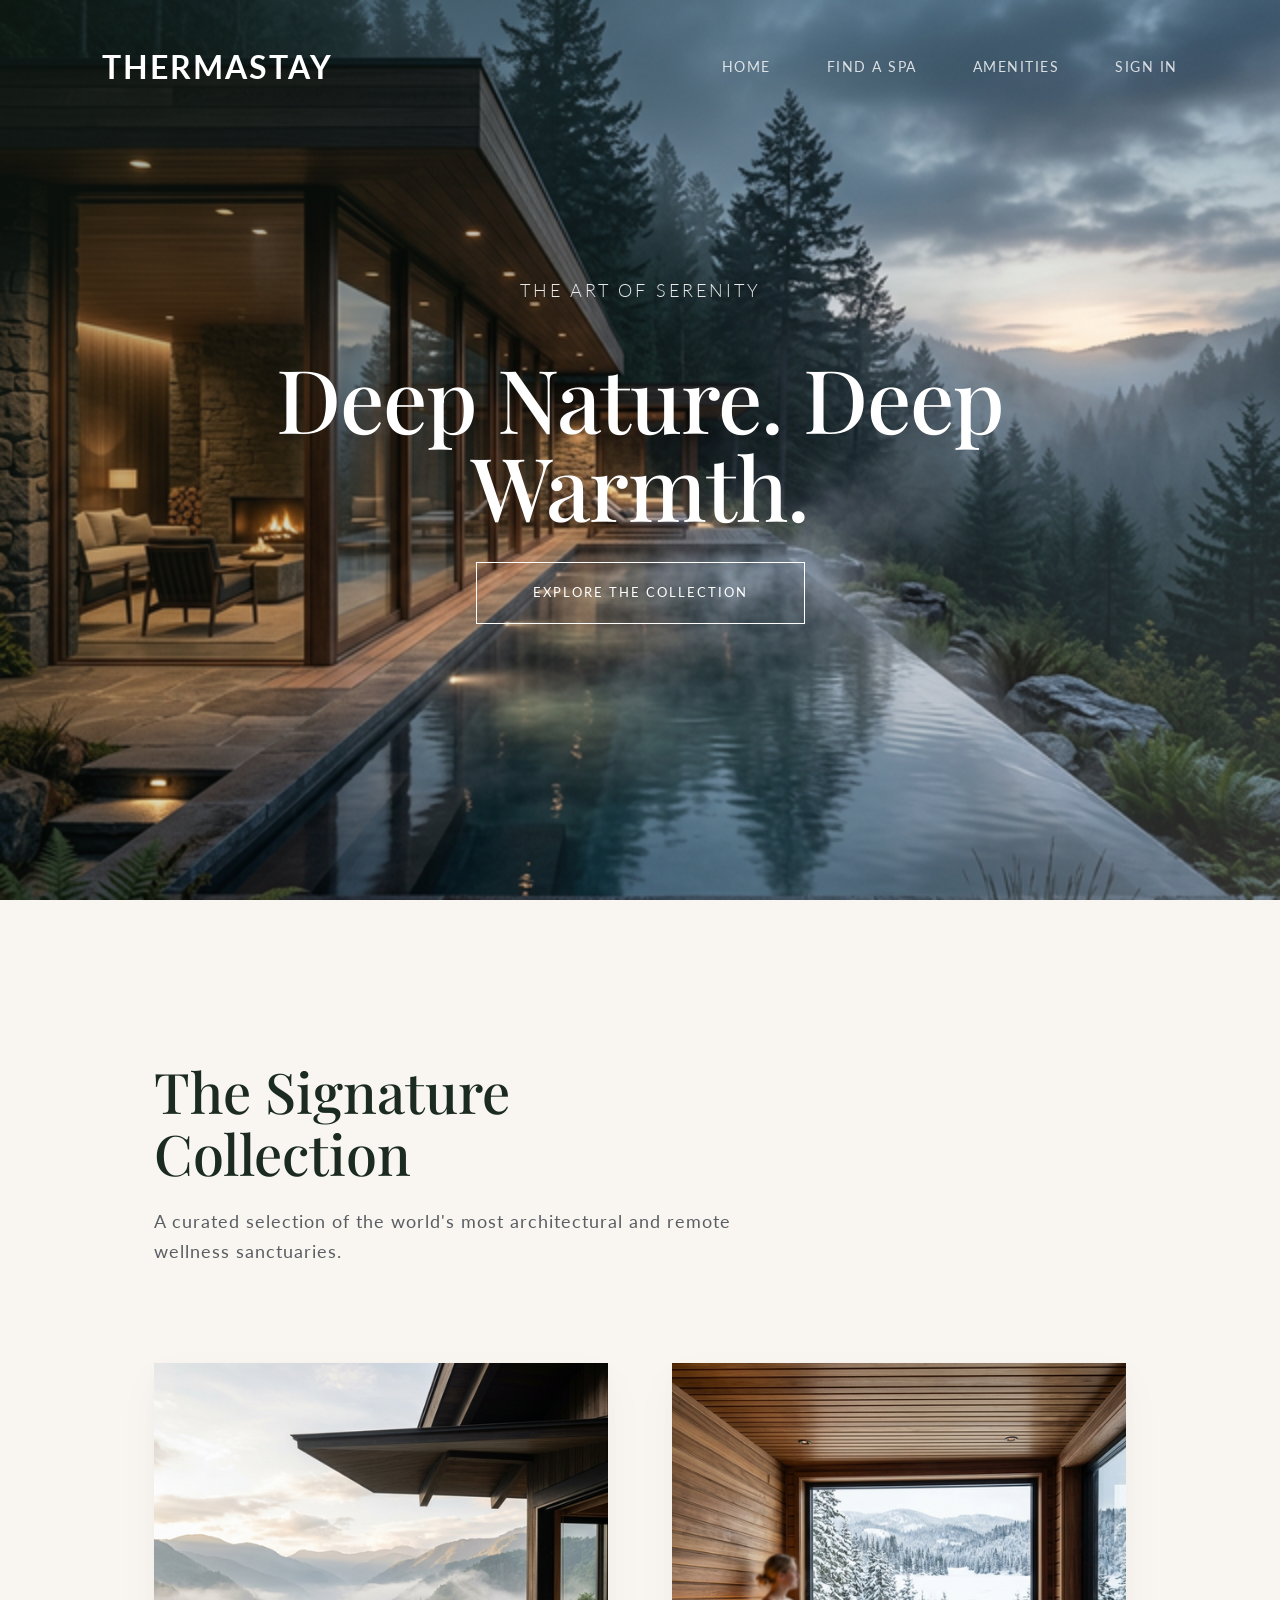
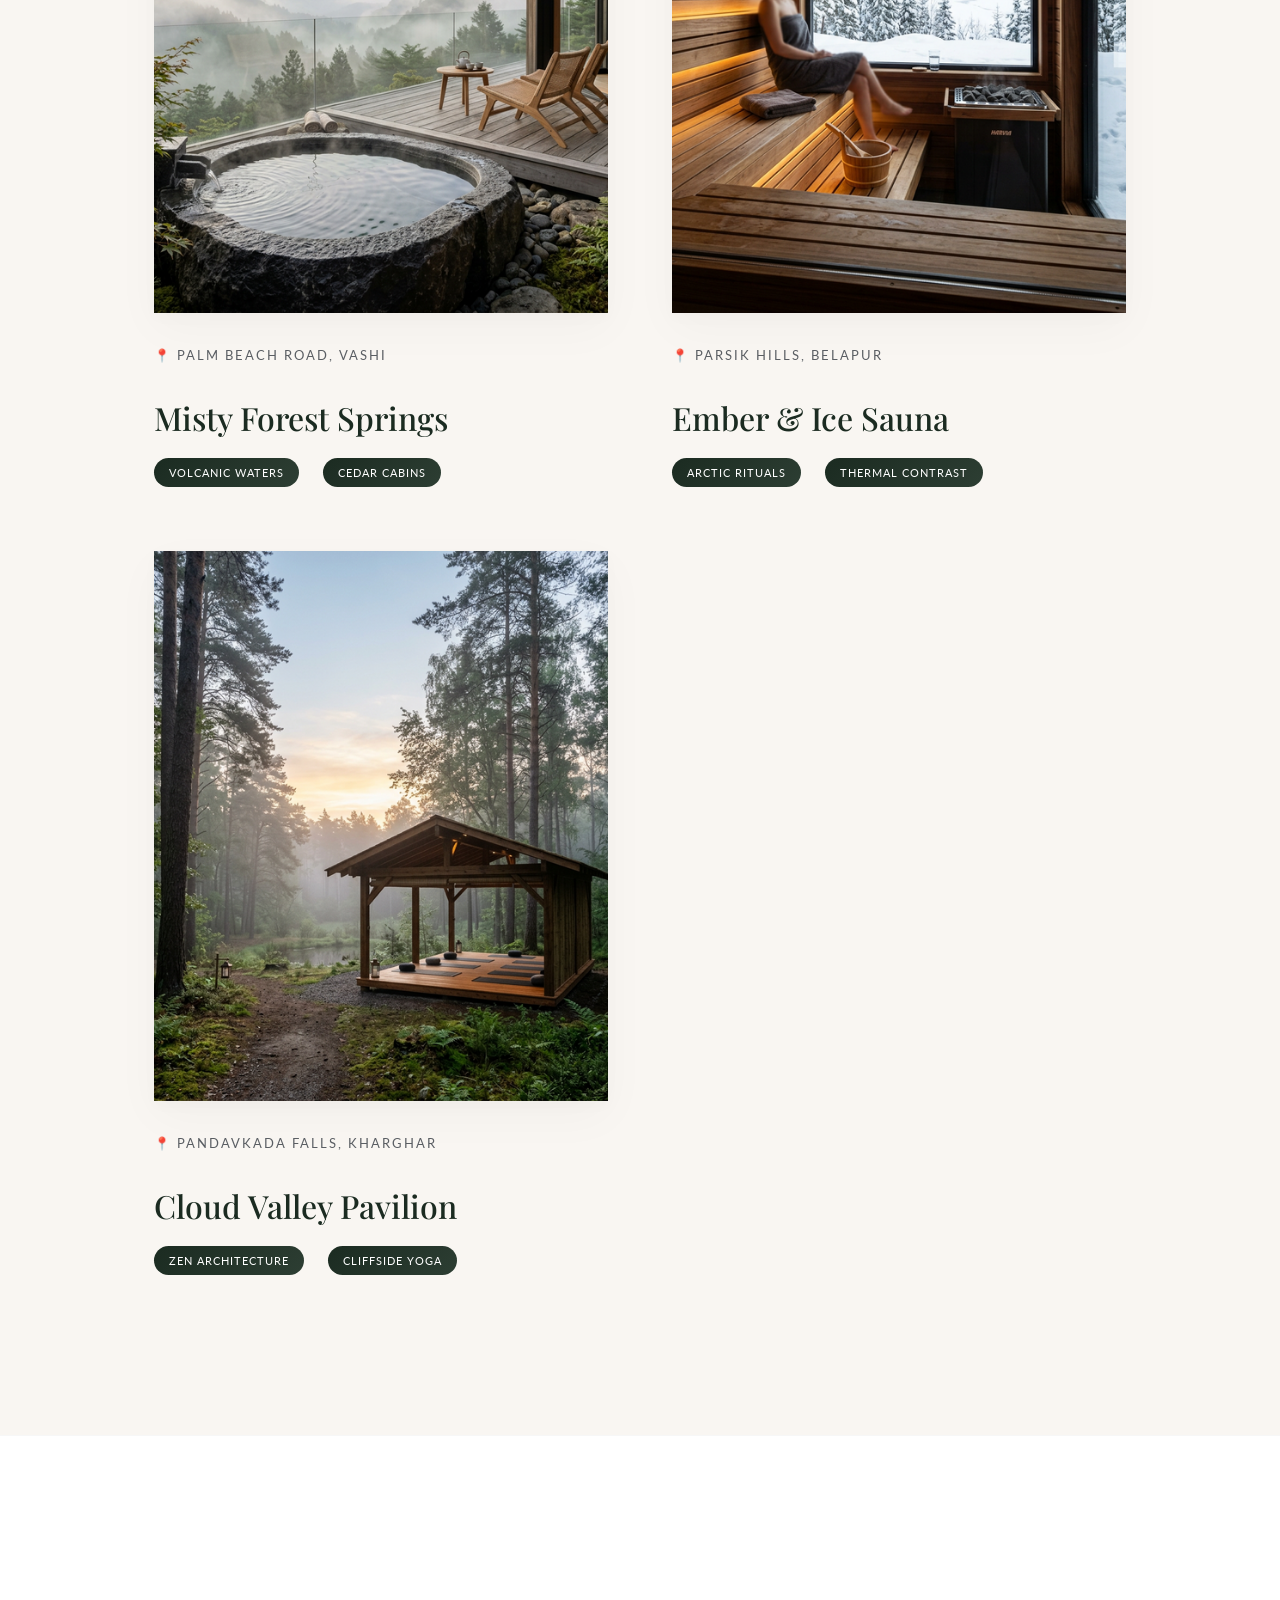
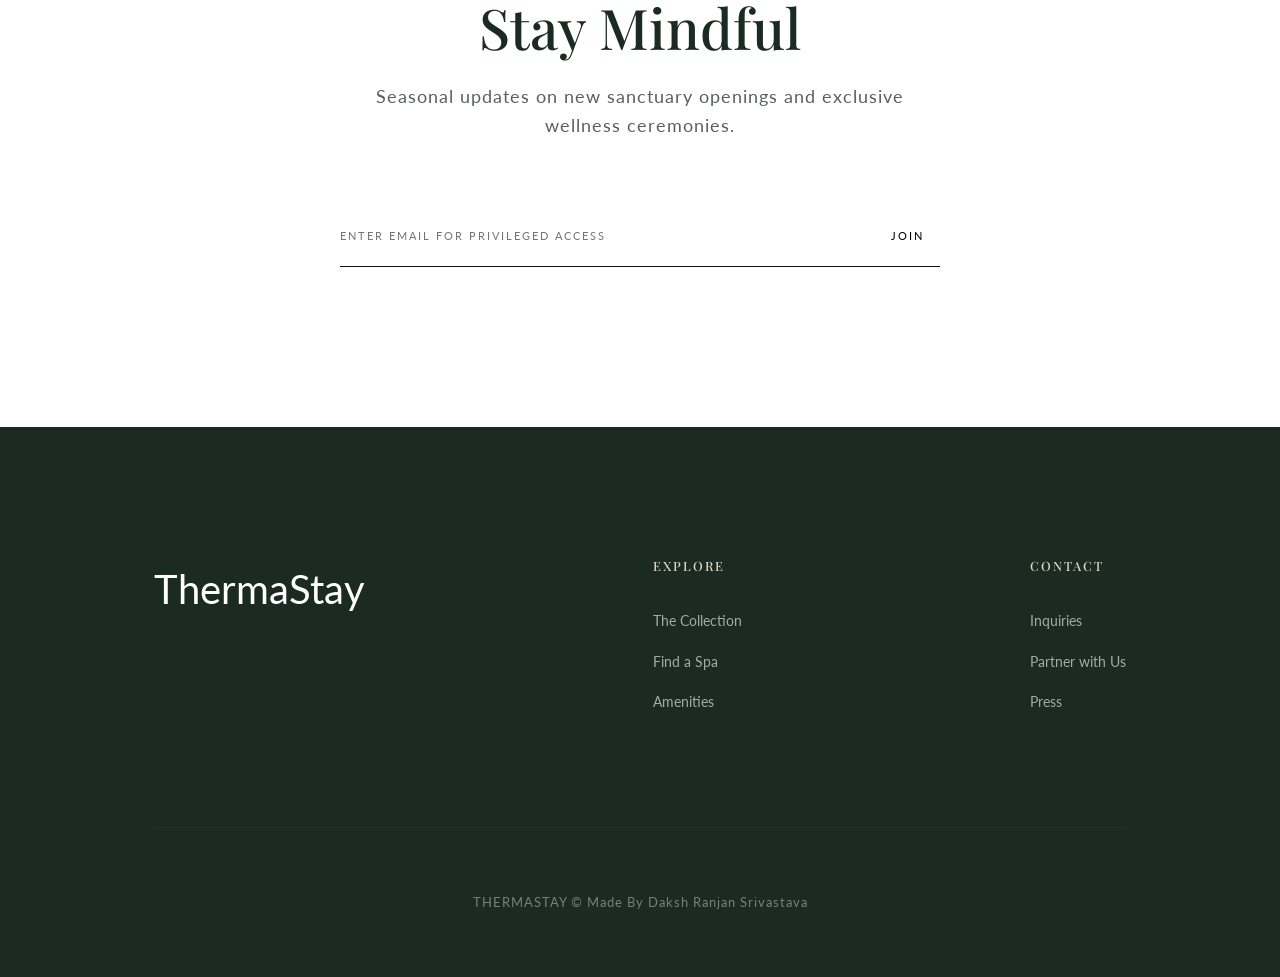
==== index.html @ 35c957c5 "Few Improvements" ====
<!DOCTYPE html>
<html lang="en">

<head>
    <meta charset="UTF-8">
    <meta name="viewport" content="width=device-width, initial-scale=1.0">
    <title>ThermaStay – Minimalist Luxury Spa Finder</title>
    <link rel="stylesheet" href="style.css">
</head>

<body>

    <nav id="navbar">
        <a href="index.html" class="logo">ThermaStay</a>
        <div class="nav-links">
            <a href="index.html">Home</a>
            <a href="filters.html">Find a Spa</a>
            <a href="Amenities.html">Amenities</a>
            <a href="#" id="auth-link">Sign In</a>
        </div>
    </nav>

    <header class="hero">
        <img src="images/hero_v2.png" alt="Luxury Spa Retreat" class="hero-img">
        <div class="mist-overlay"></div>
        <div class="steam"></div>
        <div class="hero-content">
            <p>The Art of Serenity</p>
            <h1>Deep Nature. Deep Warmth.</h1>
            <a href="#featured" class="btn-premium">Explore the Collection</a>
        </div>
    </header>

    <section id="featured">
        <div class="section-title">
            <h2>The Signature Collection</h2>
            <p>A curated selection of the world's most architectural and remote wellness sanctuaries.</p>
        </div>

        <div class="spa-grid">
            <!-- Spa Card 1 -->
            <div class="spa-card">
                <div class="spa-img-wrapper">
                    <img src="images/spa1_v2.png" alt="Misty Forest Springs">
                </div>
                <div class="spa-info">
                    <div class="spa-location">📍 Palm Beach Road, Vashi</div>
                    <h3>Misty Forest Springs</h3>
                    <div class="spa-tags">
                        <span class="tag">Volcanic Waters</span>
                        <span class="tag">Cedar Cabins</span>
                    </div>
                </div>
            </div>

            <!-- Spa Card 2 -->
            <div class="spa-card">
                <div class="spa-img-wrapper">
                    <img src="images/spa2_v2.png" alt="Ember & Ice Sauna">
                </div>
                <div class="spa-info">
                    <div class="spa-location">📍 Parsik Hills, Belapur</div>
                    <h3>Ember & Ice Sauna</h3>
                    <div class="spa-tags">
                        <span class="tag">Arctic Rituals</span>
                        <span class="tag">Thermal Contrast</span>
                    </div>
                </div>
            </div>

            <!-- Spa Card 3 -->
            <div class="spa-card">
                <div class="spa-img-wrapper">
                    <img src="images/spa3_v2.png" alt="Cloud Valley Pavilion">
                </div>
                <div class="spa-info">
                    <div class="spa-location">📍 Pandavkada Falls, Kharghar</div>
                    <h3>Cloud Valley Pavilion</h3>
                    <div class="spa-tags">
                        <span class="tag">Zen Architecture</span>
                        <span class="tag">Cliffside Yoga</span>
                    </div>
                </div>
            </div>
        </div>
    </section>

    <section id="cta" style="background: var(--color-white); border-top: 1px solid rgba(0,0,0,0.03);">
        <div class="section-title" style="margin: 0 auto 4rem; text-align: center;">
            <h2>Stay Mindful</h2>
            <p>Seasonal updates on new sanctuary openings and exclusive wellness ceremonies.</p>
        </div>
        <div
            style="display: flex; justify-content: center; gap: 0; max-width: 600px; margin: 0 auto; border-bottom: 1px solid var(--color-dark);">
            <input type="email" placeholder="ENTER EMAIL FOR PRIVILEGED ACCESS"
                style="padding: 1.5rem 0; border: none; background: transparent; flex: 1; font-family: var(--font-body); letter-spacing: 2px; font-size: 0.7rem; outline: none;">
            <button
                style="background: transparent; border: none; font-family: var(--font-body); letter-spacing: 2px; font-size: 0.7rem; cursor: pointer; padding: 0 1rem;">JOIN</button>
        </div>
    </section>

    <footer>
        <div class="footer-content">
            <div class="footer-logo">ThermaStay</div>
            <div class="footer-nav">
                <h4>Explore</h4>
                <ul>
                    <li><a href="index.html">The Collection</a></li>
                    <li><a href="filters.html">Find a Spa</a></li>
                    <li><a href="Amenities.html">Amenities</a></li>
                </ul>
            </div>
            <div class="footer-nav">
                <h4>Contact</h4>
                <ul>
                    <li><a href="#">Inquiries</a></li>
                    <li><a href="#">Partner with Us</a></li>
                    <li><a href="#">Press</a></li>
                </ul>
            </div>
        </div>
        <p class="copyright">THERMASTAY &copy; Made By Daksh Ranjan Srivastava</p>
    </footer>

    <!-- Auth & Booking UI (Integrated) -->
    <div class="overlay" id="overlay">
        <div class="panel" id="auth-panel">
            <span class="close" onclick="closeUI()">&times;</span>
            <div class="tabs">
                <button class="active" onclick="toggleAuth('login')">Login</button>
                <button onclick="toggleAuth('signup')">Sign Up</button>
            </div>
            <div id="login-fields">
                <input type="email" id="l-email" placeholder="EMAIL">
                <button class="btn-premium" onclick="auth('login')">Sign In</button>
            </div>
            <div id="signup-fields" style="display:none">
                <input type="text" id="s-name" placeholder="NAME">
                <input type="email" id="s-email" placeholder="EMAIL">
                <button class="btn-premium" onclick="auth('signup')">Create</button>
            </div>
        </div>

        <div class="panel" id="profile-panel" style="display:none">
            <span class="close" onclick="closeUI()">&times;</span>
            <h2 id="p-name">Profile</h2>
            <p id="p-email"></p>
            <h3>My Bookings</h3>
            <div id="b-list" class="b-history"></div>
            <button class="btn-secondary" onclick="logout()">Sign Out</button>
        </div>

        <div class="panel" id="book-panel" style="display:none">
            <span class="close" onclick="closeUI()">&times;</span>
            <h2>Book <span id="target-plan"></span></h2>
            <p style="text-transform:uppercase; letter-spacing:1px; font-size:0.7rem; opacity:0.6; margin-bottom:2rem;">
                At <span id="target-spa"></span></p>
            <input type="date" id="book-date" min="${new Date().toISOString().split('T')[0]}">
            <button class="btn-premium" onclick="confirmBooking()">Confirm Reservation</button>
        </div>
    </div>

    <script src="script.js"></script>
</body>

</html>
---- style.css ----
/* ThermaStay - Premium Spa & Hot Springs Finder Styles */

@import url('https://fonts.googleapis.com/css2?family=Lato:ital,wght@0,300;0,400;0,700;1,400&family=Playfair+Display:ital,wght@0,400..900;1,400..900&display=swap');

:root {
    --color-beige: #F9F6F2;
    --color-forest: #1B2B21;
    --color-forest-light: #2D3E33;
    --color-clay: #7A4F32;
    --color-stone: #5A5E63;
    --color-white: #FFFFFF;
    --color-dark: #121212;
    --color-accent: #E5D5C5;

    --font-heading: 'Playfair Display', serif;
    --font-body: 'Lato', sans-serif;

    --shadow-premium: 0 15px 45px rgba(0, 0, 0, 0.03), 0 5px 15px rgba(0, 0, 0, 0.02);
    --shadow-hover: 0 30px 60px rgba(0, 0, 0, 0.08);
    --radius-lg: 0px;
    /* Sharp corners for minimalist luxury */
    --radius-md: 0px;

    --transition-premium: all 0.6s cubic-bezier(0.23, 1, 0.32, 1);
}

* {
    margin: 0;
    padding: 0;
    box-sizing: border-box;
}

body {
    font-family: var(--font-body);
    background-color: var(--color-beige);
    color: var(--color-dark);
    line-height: 1.7;
    overflow-x: hidden;
}

h1,
h2,
h3,
h4 {
    font-family: var(--font-heading);
    color: var(--color-forest);
    font-weight: 500;
}

a {
    text-decoration: none;
    color: inherit;
}

ul {
    list-style: none;
}

/* Navbar */
nav {
    position: fixed;
    top: 0;
    width: 100%;
    background: transparent;
    z-index: 1000;
    padding: 2.5rem 8%;
    display: flex;
    justify-content: space-between;
    align-items: center;
    transition: var(--transition-premium);
}

nav.scrolled {
    padding: 1.2rem 8%;
    background: rgba(249, 246, 242, 0.98);
    backdrop-filter: blur(15px);
    border-bottom: 1px solid rgba(27, 43, 33, 0.05);
}

.logo {
    font-size: 2rem;
    font-weight: 700;
    letter-spacing: 2px;
    text-transform: uppercase;
    color: var(--color-white);
    /* Premium contrast on dark background */
    transition: var(--transition-premium);
}

nav.scrolled .logo {
    color: var(--color-forest);
    /* Elegant shift on light background */
}

.nav-links {
    display: flex;
    gap: 3.5rem;
}

.nav-links a {
    font-size: 0.9rem;
    text-transform: uppercase;
    letter-spacing: 1.5px;
    font-weight: 400;
    opacity: 0.8;
    color: var(--color-white);
    transition: var(--transition-premium);
    position: relative;
}

nav.scrolled .nav-links a {
    color: var(--color-forest);
    opacity: 0.7;
}

.nav-links a:hover {
    opacity: 1;
    color: var(--color-accent);
}

nav.scrolled .nav-links a:hover {
    color: var(--color-clay);
    opacity: 1;
}

.nav-links a::after {
    content: '';
    position: absolute;
    bottom: -8px;
    left: 50%;
    width: 0;
    height: 1px;
    background: var(--color-clay);
    transition: var(--transition-premium);
    transform: translateX(-50%);
}

.nav-links a:hover::after {
    width: 20px;
}

/* Hero Section */
.hero {
    position: relative;
    height: 100vh;
    display: flex;
    align-items: center;
    justify-content: center;
    text-align: center;
    color: var(--color-white);
    overflow: hidden;
}

.hero-img {
    position: absolute;
    top: 0;
    left: 0;
    width: 100%;
    height: 100%;
    object-fit: cover;
    z-index: 1;
    animation: slowZoom 30s infinite alternate linear;
}

@keyframes slowZoom {
    0% {
        transform: scale(1);
    }

    100% {
        transform: scale(1.1);
    }
}

.mist-overlay {
    position: absolute;
    top: 0;
    left: 0;
    width: 100%;
    height: 100%;
    background: linear-gradient(135deg, rgba(27, 43, 33, 0.45) 0%, transparent 60%, rgba(249, 246, 242, 0.2) 100%);
    z-index: 2;
    pointer-events: none;
}

/* Advanced Steam Animation */
@keyframes advancedSteam {
    0% {
        background-position: 0 0;
        opacity: 0.1;
    }

    50% {
        opacity: 0.3;
    }

    100% {
        background-position: 1000px -1000px;
        opacity: 0.1;
    }
}

.steam {
    position: absolute;
    top: 0;
    left: 0;
    width: 200%;
    height: 200%;
    z-index: 2;
    pointer-events: none;
    background: url('https://www.transparenttextures.com/patterns/foggy-birds.png');
    animation: advancedSteam 30s infinite linear;
    filter: blur(4px);
}

.indicator.moderate::before {
    background: #FF9800;
    box-shadow: 0 0 15px #FF9800, 0 0 30px rgba(255, 152, 0, 0.5);
    animation: yellowGlow 2s infinite alternate;
}

@keyframes yellowGlow {
    from {
        box-shadow: 0 0 5px #FF9800;
    }

    to {
        box-shadow: 0 0 20px #FF9800, 0 0 40px rgba(255, 152, 0, 0.8);
    }
}

.hero-content {
    position: relative;
    z-index: 3;
    max-width: 900px;
    padding: 0 2rem;
}

.hero h1 {
    font-size: 5.5rem;
    color: var(--color-white);
    margin-bottom: 2rem;
    line-height: 1;
    letter-spacing: -1px;
}

.hero p {
    font-size: 1.1rem;
    margin-bottom: 3rem;
    font-weight: 300;
    letter-spacing: 3px;
    text-transform: uppercase;
    opacity: 0.9;
}

.btn-premium {
    display: inline-block;
    padding: 1.2rem 3.5rem;
    background: transparent;
    color: var(--color-white);
    border: 1px solid var(--color-white);
    font-size: 0.8rem;
    text-transform: uppercase;
    letter-spacing: 2px;
    transition: var(--transition-premium);
}

.btn-premium:hover {
    background: var(--color-white);
    color: var(--color-dark);
    transform: translateY(-3px);
}

/* Sections */
section {
    padding: 10rem 12%;
}

.section-title {
    max-width: 600px;
    margin-bottom: 6rem;
}

.section-title h2 {
    font-size: 3.5rem;
    margin-bottom: 1.5rem;
    line-height: 1.1;
}

.section-title p {
    color: var(--color-stone);
    font-size: 1.1rem;
    letter-spacing: 1px;
}

/* Spa Cards - Overhaul */
.spa-grid {
    display: grid;
    grid-template-columns: repeat(auto-fill, minmax(400px, 1fr));
    gap: 4rem;
}

.spa-card {
    background: transparent;
    transition: var(--transition-premium);
    cursor: pointer;
}

.spa-img-wrapper {
    overflow: hidden;
    height: 550px;
    margin-bottom: 2rem;
    position: relative;
    box-shadow: var(--shadow-premium);
}

.spa-card img {
    width: 100%;
    height: 100%;
    object-fit: cover;
    transition: var(--transition-premium);
}

.spa-card:hover img {
    transform: scale(1.08);
}

.spa-info h3 {
    font-size: 2rem;
    margin-bottom: 0.8rem;
}

.spa-location {
    color: var(--color-stone);
    font-size: 0.8rem;
    text-transform: uppercase;
    letter-spacing: 2px;
    margin-bottom: 1.5rem;
    display: flex;
    align-items: center;
    gap: 0.8rem;
}

.spa-tags {
    display: flex;
    gap: 1.5rem;
}

.tag {
    font-size: 0.7rem;
    color: var(--color-clay);
    border-bottom: 1px solid var(--color-accent);
    padding-bottom: 2px;
    text-transform: uppercase;
    letter-spacing: 1px;
}

/* Amenities Page - Premium Grid */
.amenity-list {
    display: grid;
    grid-template-columns: repeat(3, 1fr);
    gap: 1px;
    background: rgba(27, 43, 33, 0.1);
    border: 1px solid rgba(27, 43, 33, 0.1);
}

.amenity-item {
    background: var(--color-beige);
    padding: 6rem 3rem;
    text-align: center;
    transition: var(--transition-premium);
}

.amenity-item:hover {
    background: var(--color-white);
    transform: scale(1.02);
    z-index: 2;
    box-shadow: var(--shadow-hover);
}

.amenity-icon {
    font-size: 2.5rem;
    margin-bottom: 2.5rem;
    color: var(--color-clay);
    font-weight: 300;
}

.amenity-item h3 {
    font-size: 1.5rem;
    margin-bottom: 1rem;
    letter-spacing: 1px;
}

.amenity-item p {
    font-size: 0.9rem;
    color: var(--color-stone);
    max-width: 250px;
    margin: 0 auto;
}

/* Footer */
footer {
    background: var(--color-forest);
    color: var(--color-white);
    padding: 8rem 12% 4rem;
}

.footer-content {
    display: flex;
    justify-content: space-between;
    align-items: flex-start;
    margin-bottom: 6rem;
}

.footer-logo {
    font-size: 2.5rem;
    color: var(--color-white);
    margin-bottom: 0;
}

.footer-nav h4 {
    color: var(--color-accent);
    text-transform: uppercase;
    font-size: 0.8rem;
    letter-spacing: 2px;
    margin-bottom: 2rem;
}

.footer-nav ul li {
    margin-bottom: 1rem;
    font-size: 0.9rem;
    opacity: 0.6;
    transition: var(--transition-premium);
}

.footer-nav ul li:hover {
    opacity: 1;
}

.copyright {
    font-size: 0.8rem;
    opacity: 0.4;
    text-align: center;
    border-top: 1px solid rgba(255, 255, 255, 0.05);
    padding-top: 4rem;
    letter-spacing: 1px;
}

/* Filter Panel & Indicators */
.filter-panel {
    background: var(--color-white);
    padding: 3rem;
    margin-bottom: 6rem;
    box-shadow: var(--shadow-premium);
    display: flex;
    flex-wrap: wrap;
    gap: 4rem;
    align-items: flex-end;
}

.filter-control {
    flex: 1;
    min-width: 250px;
}

.filter-control label {
    display: block;
    font-size: 0.75rem;
    text-transform: uppercase;
    letter-spacing: 2px;
    margin-bottom: 1rem;
    color: var(--color-stone);
}

.filter-control select {
    width: 100%;
    padding: 1rem 0;
    border: none;
    border-bottom: 1px solid rgba(0, 0, 0, 0.1);
    background: transparent;
    font-family: var(--font-body);
    font-size: 1rem;
    outline: none;
    cursor: pointer;
}

.checkbox-group {
    display: flex;
    gap: 2rem;
    flex-wrap: wrap;
}

.checkbox-item {
    display: flex;
    align-items: center;
    gap: 0.8rem;
    font-size: 0.9rem;
    cursor: pointer;
}

.checkbox-item input {
    accent-color: var(--color-clay);
}

.spa-meta {
    display: flex;
    justify-content: space-between;
    align-items: center;
    margin-bottom: 1.5rem;
    font-size: 0.85rem;
}

/* Crowdedness Indicator Animations */
.indicator {
    padding: 0.3rem 0.8rem;
    font-size: 0.7rem;
    text-transform: uppercase;
    letter-spacing: 1px;
    font-weight: 600;
    border-radius: 20px;
    display: inline-flex;
    align-items: center;
    gap: 6px;
}

.indicator::before {
    content: '';
    width: 8px;
    height: 8px;
    border-radius: 50%;
    display: inline-block;
}

.indicator.low {
    color: #4CAF50;
    background: rgba(76, 175, 80, 0.1);
}

.indicator.low::before {
    background: #4CAF50;
    animation: pulseGreen 2s infinite;
}

.indicator.moderate {
    color: #FF9800;
    background: rgba(255, 152, 0, 0.1);
}

.indicator.moderate::before {
    background: #FF9800;
    box-shadow: 0 0 10px #FF9800;
    animation: yellowGlow 2s infinite alternate;
}

@keyframes yellowGlow {
    from {
        box-shadow: 0 0 5px #FF9800;
    }

    to {
        box-shadow: 0 0 20px #FF9800, 0 0 40px rgba(255, 152, 0, 0.8);
    }
}

.indicator.busy {
    color: #f44336;
    background: rgba(244, 67, 54, 0.1);
}

.indicator.busy::before {
    background: #f44336;
    animation: pulseRed 1.5s infinite;
}

@keyframes pulseGreen {
    0% {
        box-shadow: 0 0 0 0 rgba(76, 175, 80, 0.7);
    }

    70% {
        box-shadow: 0 0 0 8px rgba(76, 175, 80, 0);
    }

    100% {
        box-shadow: 0 0 0 0 rgba(76, 175, 80, 0);
    }
}

@keyframes pulseRed {
    0% {
        transform: scale(0.95);
        box-shadow: 0 0 0 0 rgba(244, 67, 54, 0.7);
    }

    70% {
        transform: scale(1.1);
        box-shadow: 0 0 0 10px rgba(244, 67, 54, 0);
    }

    100% {
        transform: scale(0.95);
        box-shadow: 0 0 0 0 rgba(244, 67, 54, 0);
    }
}

/* Therapeutic Benefit Tags Enhancement */
.tag {
    font-size: 0.7rem;
    color: var(--color-white);
    background: linear-gradient(135deg, var(--color-forest), var(--color-forest-light));
    padding: 5px 15px;
    border-radius: 30px;
    text-transform: uppercase;
    letter-spacing: 1px;
    transition: var(--transition-premium);
    border: none;
}

.tag:hover {
    transform: scale(1.1);
    box-shadow: 0 5px 15px rgba(27, 43, 33, 0.2);
}

/* Modal Styling */
.modal-overlay {
    position: fixed;
    top: 0;
    left: 0;
    width: 100%;
    height: 100%;
    background: rgba(18, 18, 18, 0.8);
    backdrop-filter: blur(10px);
    z-index: 2000;
    display: none;
    align-items: center;
    justify-content: center;
    opacity: 0;
    transition: opacity 0.5s ease;
}

.modal-overlay.active {
    display: flex;
    opacity: 1;
}

.modal-content {
    background: var(--color-beige);
    width: 90%;
    max-width: 500px;
    padding: 4rem;
    position: relative;
    transform: translateY(30px);
    transition: transform 0.6s cubic-bezier(0.23, 1, 0.32, 1);
}

.modal-overlay.active .modal-content {
    transform: translateY(0);
}

.modal-close {
    position: absolute;
    top: 2rem;
    right: 2rem;
    font-size: 1.5rem;
    cursor: pointer;
    opacity: 0.5;
    transition: opacity 0.3s;
}

.modal-close:hover {
    opacity: 1;
}

.modal-content h2 {
    font-size: 2.5rem;
    margin-bottom: 1.5rem;
}

.modal-content p {
    color: var(--color-stone);
    margin-bottom: 2rem;
}

.booking-form input {
    width: 100%;
    padding: 1.2rem;
    background: var(--color-white);
    border: 1px solid rgba(0, 0, 0, 0.1);
    font-family: var(--font-body);
    margin-bottom: 2rem;
    outline: none;
}

/* Page Transition Frames - Simple Downward Wipe */
#page-transition-overlay {
    position: fixed;
    top: 0;
    left: 0;
    width: 100%;
    height: 100%;
    background: var(--color-forest);
    z-index: 3000;
    transform: translateY(-100%);
    /* Start above */
    transition: transform 0.6s cubic-bezier(0.4, 0, 0.2, 1);
}

#page-transition-overlay.active {
    transform: translateY(0);
    /* Cover screen */
}

#page-transition-overlay.exit {
    transform: translateY(100%);
    /* Exit bottom */
}

.btn-secondary {
    display: inline-block;
    padding: 0.8rem 1.5rem;
    border: 1px solid var(--color-forest);
    font-size: 0.75rem;
    text-transform: uppercase;
    letter-spacing: 1px;
    transition: var(--transition-premium);
    margin-top: 1rem;
    cursor: pointer;
}

.btn-secondary:hover {
    background: var(--color-forest);
    color: var(--color-white);
}

/* Filtering Animations */
.spa-card {
    transition: opacity 0.5s ease, transform 0.5s ease;
}

.spa-card-hidden {
    opacity: 0;
    transform: translateY(20px);
    pointer-events: none;
    position: absolute;
    /* Take out of flow to prevent gaps */
    visibility: hidden;
}

.spa-card-none {
    display: none !important;
}

#no-results {
    transition: opacity 0.5s ease;
    text-align: center;
    padding: 4rem 0;
}

/* Mineral Profile Table - Premium Refinement */
.mineral-table-container {
    background: var(--color-beige);
    padding: 6rem;
    margin-top: 4rem;
    border: 1px solid rgba(27, 43, 33, 0.08);
    position: relative;
    overflow: hidden;
}

/* Subtle architectural accent */
.mineral-table-container::before {
    content: '';
    position: absolute;
    top: 0;
    left: 0;
    width: 6px;
    height: 100%;
    background: var(--color-clay);
}

.mineral-table {
    width: 100%;
    border-collapse: collapse;
}

.mineral-table th {
    text-align: left;
    padding: 2rem;
    border-bottom: 2px solid var(--color-forest);
    text-transform: uppercase;
    letter-spacing: 4px;
    font-size: 0.7rem;
    color: var(--color-stone);
    font-weight: 400;
}

.mineral-table td {
    padding: 3rem 2rem;
    border-bottom: 1px solid rgba(0, 0, 0, 0.03);
    vertical-align: middle;
}

.mineral-table tr:last-child td {
    border-bottom: none;
}

.mineral-name {
    font-family: var(--font-heading);
    font-size: 2.2rem;
    color: var(--color-forest);
    line-height: 1;
}

.mineral-value {
    font-family: var(--font-heading);
    font-size: 2.8rem;
    color: var(--color-clay);
    font-weight: 300;
}

.mineral-unit {
    font-size: 0.75rem;
    text-transform: uppercase;
    color: var(--color-stone);
    margin-left: 0.8rem;
    letter-spacing: 2px;
}

.mineral-benefit {
    font-size: 1.1rem;
    color: var(--color-stone);
    max-width: 450px;
    line-height: 1.7;
    font-style: italic;
    opacity: 0.9;
}

.mineral-table tr:hover td {
    background: rgba(27, 43, 33, 0.03);
}

/* Pricing Grid */
.pricing-grid {
    display: grid;
    grid-template-columns: repeat(auto-fit, minmax(300px, 1fr));
    gap: 3rem;
    margin-top: 4rem;
}

.pricing-card {
    background: var(--color-white);
    padding: 4rem 3rem;
    text-align: center;
    border: 1px solid rgba(0, 0, 0, 0.05);
    transition: var(--transition-premium);
}

.pricing-card:hover {
    transform: translateY(-15px);
    box-shadow: var(--shadow-hover);
}

.pricing-card .price {
    font-family: var(--font-heading);
    font-size: 3rem;
    color: var(--color-clay);
    margin-bottom: 1rem;
    display: block;
}

.pricing-card h3 {
    font-size: 1.5rem;
    margin-bottom: 1.5rem;
    text-transform: uppercase;
    letter-spacing: 2px;
}

.pricing-card p {
    color: var(--color-stone);
    margin-bottom: 2.5rem;
    font-size: 0.95rem;
}

/* Responsive */
@media (max-width: 1200px) {
    .amenity-list {
        grid-template-columns: repeat(2, 1fr);
    }

    .hero h1 {
        font-size: 4rem;
    }
}

@media (max-width: 900px) {
    section {
        padding: 6rem 8%;
    }

    .filter-container {
        grid-template-columns: 1fr;
    }

    .hero h1 {
        font-size: 3rem;
    }

    .amenity-list {
        grid-template-columns: 1fr;
    }

    .footer-content {
        flex-direction: column;
        gap: 4rem;
    }
}

/* Integrated UI Panels */
.overlay {
    position: fixed;
    top: 0;
    left: 0;
    width: 100%;
    height: 100%;
    background: rgba(0, 0, 0, 0.85);
    backdrop-filter: blur(15px);
    z-index: 2000;
    display: none;
    align-items: center;
    justify-content: center;
}

.panel {
    background: var(--color-beige);
    padding: 4rem;
    width: 90%;
    max-width: 450px;
    position: relative;
    color: var(--color-forest);
}

.panel h2 {
    font-size: 2.5rem;
    margin-bottom: 1rem;
    color: var(--color-forest);
}

.panel h3 {
    font-size: 1rem;
    text-transform: uppercase;
    letter-spacing: 2px;
    margin: 2rem 0 1rem;
    color: var(--color-clay);
}

.panel input {
    width: 100%;
    padding: 1.2rem;
    background: var(--color-white);
    border: 1px solid rgba(0, 0, 0, 0.1);
    margin-bottom: 1.5rem;
    outline: none;
    font-family: var(--font-body);
    color: var(--color-dark);
}

.panel .btn-premium {
    border-color: var(--color-forest);
    color: var(--color-forest);
    width: 100%;
}

.panel .btn-premium:hover {
    background: var(--color-forest);
    color: var(--color-white);
}

.close {
    position: absolute;
    top: 2rem;
    right: 2rem;
    font-size: 1.5rem;
    cursor: pointer;
    opacity: 0.5;
    color: var(--color-forest);
}

.tabs {
    display: flex;
    gap: 2rem;
    margin-bottom: 2rem;
}

.tabs button {
    background: none;
    border: none;
    font-size: 0.8rem;
    text-transform: uppercase;
    letter-spacing: 2px;
    cursor: pointer;
    opacity: 0.5;
    padding-bottom: 0.5rem;
    color: var(--color-forest);
}

.tabs button.active {
    opacity: 1;
    border-bottom: 1px solid var(--color-clay);
}

.b-history {
    max-height: 200px;
    overflow-y: auto;
    margin-bottom: 2rem;
}

.b-item {
    padding: 1rem 0;
    border-bottom: 1px solid rgba(27, 43, 33, 0.1);
    display: flex;
    justify-content: space-between;
    align-items: center;
}

.b-item p {
    font-size: 0.8rem;
    margin: 0;
    font-weight: 700;
}

.b-item span {
    font-size: 0.7rem;
    opacity: 0.6;
}

.user-badge {
    display: flex;
    align-items: center;
    gap: 0.8rem;
    cursor: pointer;
    color: inherit;
}

.user-initials {
    width: 32px;
    height: 32px;
    background: var(--color-clay);
    color: #fff;
    display: flex;
    align-items: center;
    justify-content: center;
    border-radius: 50%;
    font-size: 0.7rem;
    font-weight: 700;
}
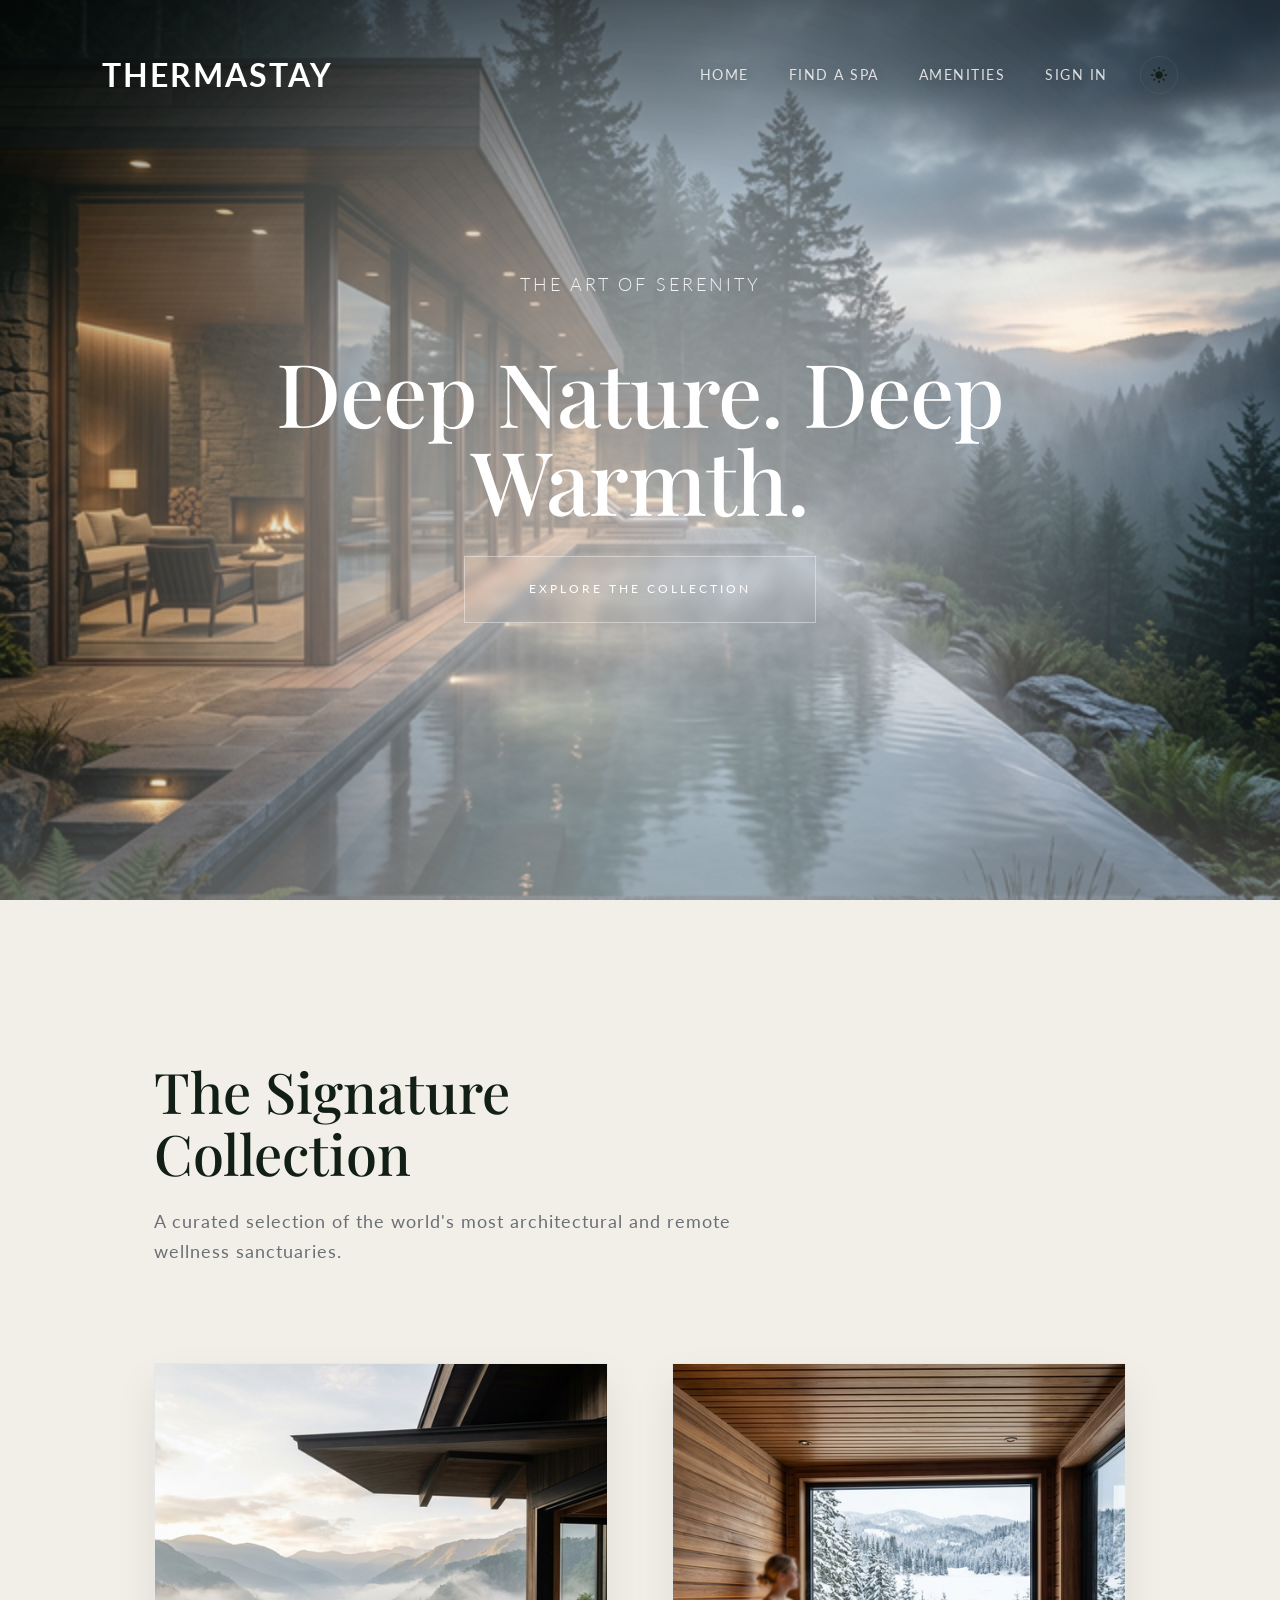
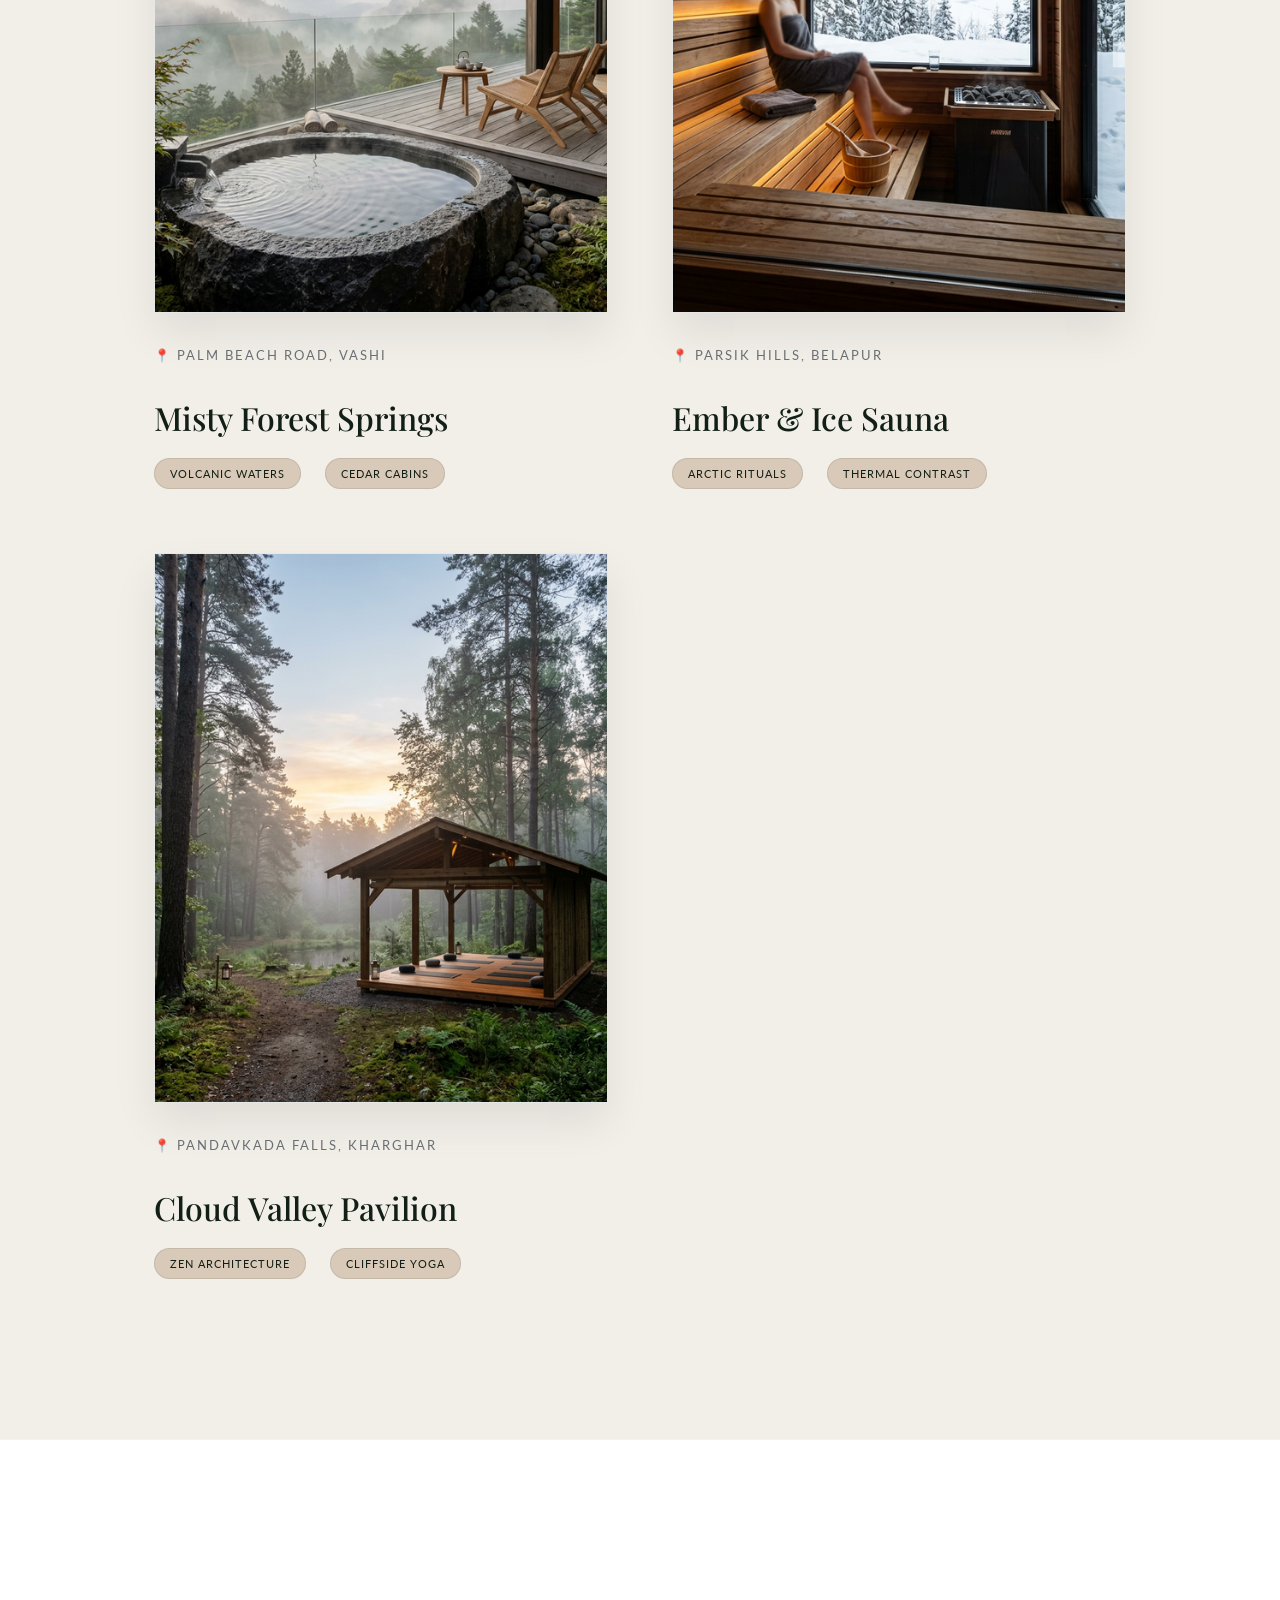
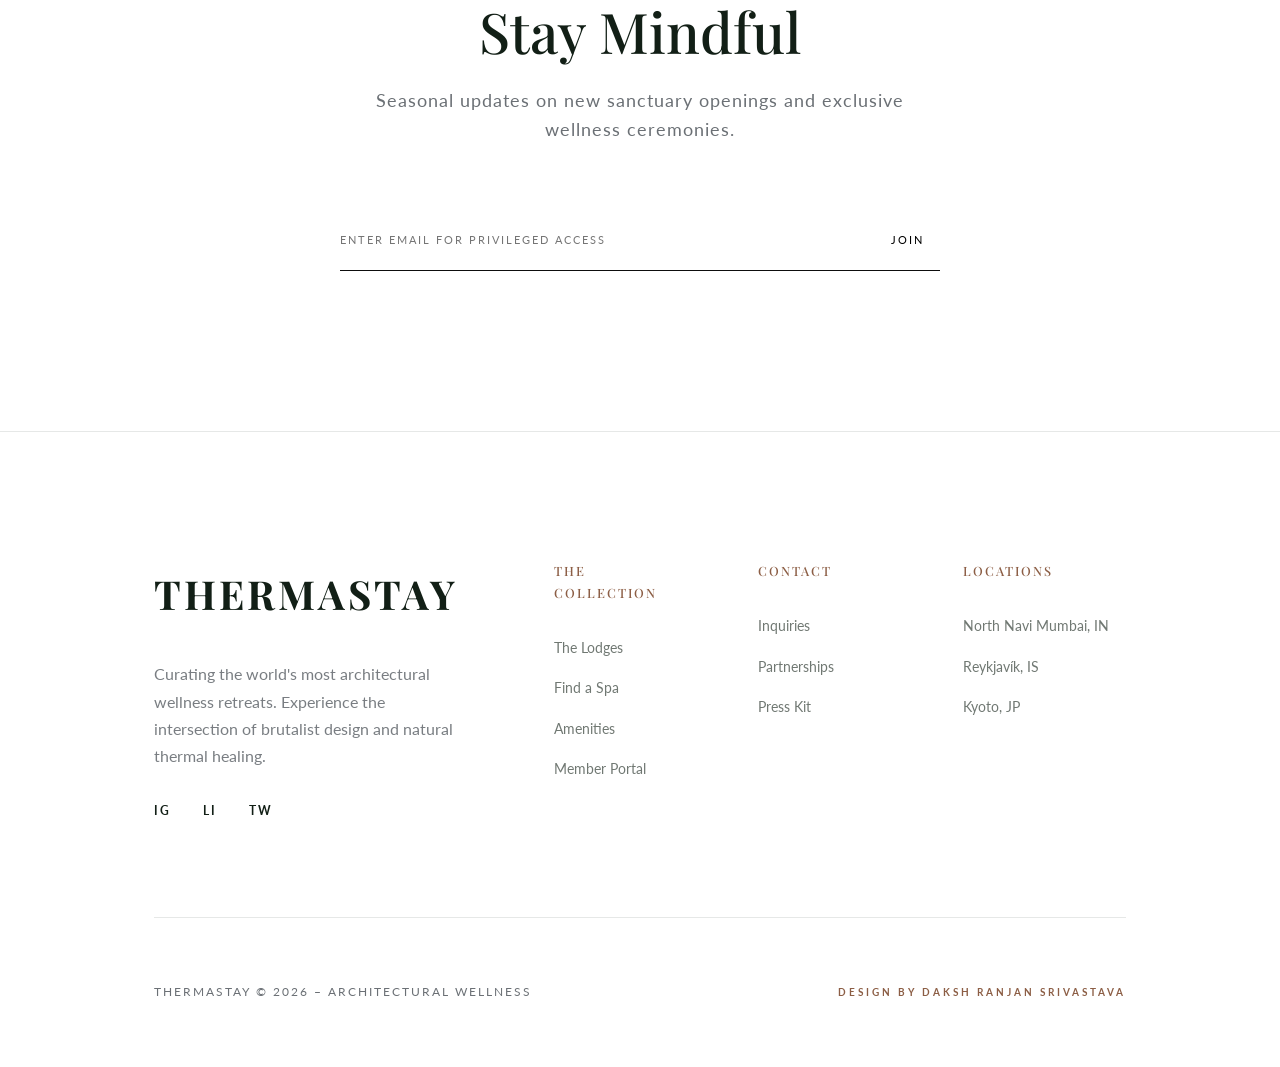
==== commit c3b88644: "Few Improvements" ====
--- a/index.html
+++ b/index.html
@@ -5,10 +5,17 @@
     <meta charset="UTF-8">
     <meta name="viewport" content="width=device-width, initial-scale=1.0">
     <title>ThermaStay – Minimalist Luxury Spa Finder</title>
+    <script>
+        // Immediate theme check to prevent flicker
+        const theme = localStorage.getItem('theme') || 'light';
+        document.documentElement.setAttribute('data-theme', theme);
+    </script>
     <link rel="stylesheet" href="style.css">
 </head>
 
 <body>
+    <div id="page-transition-overlay" class="active"></div>
+
 
     <nav id="navbar">
         <a href="index.html" class="logo">ThermaStay</a>
@@ -16,14 +23,18 @@
             <a href="index.html">Home</a>
             <a href="filters.html">Find a Spa</a>
             <a href="Amenities.html">Amenities</a>
-            <a href="#" id="auth-link">Sign In</a>
+            <a href="#" id="auth-link" class="glass-link">Sign In</a>
         </div>
     </nav>
 
     <header class="hero">
         <img src="images/hero_v2.png" alt="Luxury Spa Retreat" class="hero-img">
         <div class="mist-overlay"></div>
-        <div class="steam"></div>
+        <div class="steam">
+            <div class="steam-layer"></div>
+            <div class="steam-layer"></div>
+            <div class="steam-layer"></div>
+        </div>
         <div class="hero-content">
             <p>The Art of Serenity</p>
             <h1>Deep Nature. Deep Warmth.</h1>
@@ -85,8 +96,8 @@
         </div>
     </section>
 
-    <section id="cta" style="background: var(--color-white); border-top: 1px solid rgba(0,0,0,0.03);">
-        <div class="section-title" style="margin: 0 auto 4rem; text-align: center;">
+    <section id="cta" class="section-cta">
+        <div class="section-title cta-title">
             <h2>Stay Mindful</h2>
             <p>Seasonal updates on new sanctuary openings and exclusive wellness ceremonies.</p>
         </div>
@@ -101,25 +112,45 @@
 
     <footer>
         <div class="footer-content">
-            <div class="footer-logo">ThermaStay</div>
+            <div class="footer-brand">
+                <h2 class="footer-logo">ThermaStay</h2>
+                <p class="brand-bio">Curating the world's most architectural wellness retreats. Experience the intersection of brutalist design and natural thermal healing.</p>
+                <div class="social-links">
+                    <a href="#" aria-label="Instagram">IG</a>
+                    <a href="#" aria-label="LinkedIn">LI</a>
+                    <a href="#" aria-label="Twitter">TW</a>
+                </div>
+            </div>
             <div class="footer-nav">
-                <h4>Explore</h4>
+                <h4>The Collection</h4>
                 <ul>
-                    <li><a href="index.html">The Collection</a></li>
+                    <li><a href="index.html">The Lodges</a></li>
                     <li><a href="filters.html">Find a Spa</a></li>
                     <li><a href="Amenities.html">Amenities</a></li>
+                    <li><a href="#">Member Portal</a></li>
                 </ul>
             </div>
             <div class="footer-nav">
                 <h4>Contact</h4>
                 <ul>
                     <li><a href="#">Inquiries</a></li>
-                    <li><a href="#">Partner with Us</a></li>
-                    <li><a href="#">Press</a></li>
+                    <li><a href="#">Partnerships</a></li>
+                    <li><a href="#">Press Kit</a></li>
+                </ul>
+            </div>
+            <div class="footer-nav">
+                <h4>Locations</h4>
+                <ul>
+                    <li><a href="#">North Navi Mumbai, IN</a></li>
+                    <li><a href="#">Reykjavík, IS</a></li>
+                    <li><a href="#">Kyoto, JP</a></li>
                 </ul>
             </div>
         </div>
-        <p class="copyright">THERMASTAY &copy; Made By Daksh Ranjan Srivastava</p>
+        <div class="footer-bottom">
+            <p class="copyright">THERMASTAY &copy; 2026 – ARCHITECTURAL WELLNESS</p>
+            <p class="designer-tag">DESIGN BY DAKSH RANJAN SRIVASTAVA</p>
+        </div>
     </footer>
 
     <!-- Auth & Booking UI (Integrated) -->
--- a/style.css
+++ b/style.css
@@ -3,25 +3,199 @@
 @import url('https://fonts.googleapis.com/css2?family=Lato:ital,wght@0,300;0,400;0,700;1,400&family=Playfair+Display:ital,wght@0,400..900;1,400..900&display=swap');
 
 :root {
-    --color-beige: #F9F6F2;
-    --color-forest: #1B2B21;
-    --color-forest-light: #2D3E33;
-    --color-clay: #7A4F32;
-    --color-stone: #5A5E63;
-    --color-white: #FFFFFF;
-    --color-dark: #121212;
-    --color-accent: #E5D5C5;
+    /* Semantic Theme Core */
+    --bg-primary: #F2EFE9;
+    --bg-secondary: #FFFFFF;
+    --text-primary: #121F16;
+    --text-secondary: #6B7075;
+    --accent-primary: #8C5E45;
+    --accent-secondary: #D9C9B8;
+    
+    --pure-white: #FFFFFF;
+    --pure-black: #000000;
+    
+    /* Semantic Utility */
+    --border-primary: rgba(18, 31, 22, 0.1);
+    --glass-surface: rgba(255, 255, 255, 0.4);
+    --glass-text: #121F16;
+
+    /* Mode-Specific Button Colors */
+    --btn-anim-color: #121F16; /* Dark Green for Light Mode */
+    --btn-text-hover: #FFFFFF;
+
+    /* Page Transition Color */
+    --page-transition-color: #121F16; /* Dark Green for Light Mode */
+    
+    /* Legacy Mapping (For Compatibility) */
+    --color-beige: var(--bg-primary);
+    --color-white: var(--bg-secondary);
+    --color-forest: var(--text-primary);
+    --color-stone: var(--text-secondary);
+    --color-clay: var(--accent-primary);
+    --color-accent: var(--accent-secondary);
+    --color-dark: #0D0D0D;
 
     --font-heading: 'Playfair Display', serif;
     --font-body: 'Lato', sans-serif;
 
-    --shadow-premium: 0 15px 45px rgba(0, 0, 0, 0.03), 0 5px 15px rgba(0, 0, 0, 0.02);
-    --shadow-hover: 0 30px 60px rgba(0, 0, 0, 0.08);
-    --radius-lg: 0px;
-    /* Sharp corners for minimalist luxury */
-    --radius-md: 0px;
-
-    --transition-premium: all 0.6s cubic-bezier(0.23, 1, 0.32, 1);
+    --shadow-ambient: 0 4px 6px -1px rgba(0, 0, 0, 0.05), 0 2px 4px -1px rgba(0, 0, 0, 0.03);
+    --shadow-premium: 0 20px 40px rgba(0, 0, 0, 0.08);
+    --shadow-hover: 0 30px 60px rgba(0, 0, 0, 0.12);
+    
+    --radius-lg: 4px;
+    --radius-md: 2px;
+
+    --transition-premium: all 0.7s cubic-bezier(0.19, 1, 0.22, 1);
+    --transition-fast: all 0.3s cubic-bezier(0.4, 0, 0.2, 1);
+}
+
+/* Dark Mode Overhaul */
+[data-theme="dark"] {
+    --bg-primary: #050806; /* Deepest organic green-black */
+    --bg-secondary: #0A0F0C; /* Slightly lighter deep forest */
+    --text-primary: #F2EFE9;
+    --text-secondary: #9BA49D;
+    --accent-primary: #D4AF37; /* Luxury Soft Gold */
+    --accent-secondary: #1A261E;
+    
+    --border-primary: rgba(255, 255, 255, 0.2); /* Slightly brighter for dark mode */
+    --glass-surface: rgba(0, 0, 0, 0.6);
+    --glass-text: #F2EFE9;
+
+    --btn-anim-color: #D4AF37; /* Yellow/Gold for Dark Mode */
+    --btn-text-hover: #050806;
+
+    --page-transition-color: #D4AF37; /* Yellow/Gold for Dark Mode */
+
+    color-scheme: dark;
+}
+
+/* Body and Section Baselines */
+body, section, footer {
+    background-color: var(--bg-primary);
+    color: var(--text-primary);
+    transition: background-color 0.8s ease, color 0.8s ease;
+}
+
+/* Theme Toggle Positioning */
+.theme-toggle {
+    background: transparent;
+    border: 1px solid rgba(127, 127, 127, 0.2);
+    color: inherit;
+    width: 38px;
+    height: 38px;
+    border-radius: 50%;
+    cursor: pointer;
+    display: flex;
+    align-items: center;
+    justify-content: center;
+    transition: var(--transition-fast);
+}
+
+.theme-toggle:hover {
+    background: rgba(127, 127, 127, 0.1);
+    transform: rotate(15deg);
+}
+
+#navbar {
+    display: flex;
+    justify-content: space-between;
+    align-items: center;
+}
+
+#navbar .logo {
+    margin-right: auto;
+}
+
+#navbar .theme-toggle {
+    margin-left: 2rem;
+}
+
+@media (max-width: 900px) {
+    #navbar {
+        padding: 1.5rem 5%;
+    }
+}
+
+.theme-toggle svg {
+    width: 18px;
+    height: 18px;
+    fill: currentColor;
+}
+
+/* Mobile Menu Controls */
+.mobile-menu-btn {
+    display: none;
+    background: transparent;
+    border: none;
+    width: 30px;
+    height: 20px;
+    position: relative;
+    cursor: pointer;
+    z-index: 1001;
+    margin-left: 2rem;
+}
+
+.mobile-menu-btn span {
+    display: block;
+    width: 100%;
+    height: 2px;
+    background: var(--text-primary);
+    position: absolute;
+    left: 0;
+    transition: var(--transition-fast);
+}
+
+.mobile-menu-btn span:nth-child(1) { top: 0; }
+.mobile-menu-btn span:nth-child(2) { top: 9px; }
+.mobile-menu-btn span:nth-child(3) { bottom: 0; }
+
+.mobile-menu-btn.active span:nth-child(1) { transform: translateY(9px) rotate(45deg); }
+.mobile-menu-btn.active span:nth-child(2) { opacity: 0; }
+.mobile-menu-btn.active span:nth-child(3) { transform: translateY(-9px) rotate(-45deg); }
+
+@media (max-width: 900px) {
+    .mobile-menu-btn { display: block; }
+    
+    .nav-links {
+        position: fixed;
+        top: 0;
+        right: -100%;
+        width: 80%;
+        height: 100vh;
+        background: var(--glass-surface);
+        backdrop-filter: blur(20px);
+        flex-direction: column;
+        justify-content: center;
+        align-items: center;
+        gap: 3rem;
+        transition: var(--transition-premium);
+        z-index: 1000;
+        border-left: 1px solid var(--border-primary);
+    }
+
+    .nav-links.active {
+        right: 0;
+    }
+
+    .nav-links a {
+        font-size: 1.5rem;
+    }
+}
+
+/* Premium Scrollbar */
+::-webkit-scrollbar {
+    width: 6px;
+}
+::-webkit-scrollbar-track {
+    background: var(--bg-primary);
+}
+::-webkit-scrollbar-thumb {
+    background: var(--accent-secondary);
+    border-radius: 10px;
+}
+::-webkit-scrollbar-thumb:hover {
+    background: var(--accent-primary);
 }
 
 * {
@@ -32,10 +206,11 @@
 
 body {
     font-family: var(--font-body);
-    background-color: var(--color-beige);
-    color: var(--color-dark);
+    background-color: var(--bg-primary); /* Use theme variable */
+    color: var(--text-primary); /* Use theme variable */
     line-height: 1.7;
     overflow-x: hidden;
+    transition: background-color 0.5s ease, color 0.5s ease;
 }
 
 h1,
@@ -43,7 +218,7 @@
 h3,
 h4 {
     font-family: var(--font-heading);
-    color: var(--color-forest);
+    color: var(--text-primary);
     font-weight: 500;
 }
 
@@ -63,7 +238,7 @@
     width: 100%;
     background: transparent;
     z-index: 1000;
-    padding: 2.5rem 8%;
+    padding: 3rem 8%;
     display: flex;
     justify-content: space-between;
     align-items: center;
@@ -71,10 +246,16 @@
 }
 
 nav.scrolled {
-    padding: 1.2rem 8%;
-    background: rgba(249, 246, 242, 0.98);
-    backdrop-filter: blur(15px);
-    border-bottom: 1px solid rgba(27, 43, 33, 0.05);
+    padding: 1.5rem 8%;
+    background: var(--bg-primary); /* Fully opaque on scroll */
+    box-shadow: 0 10px 30px rgba(0, 0, 0, 0.05);
+    border-bottom: 1px solid var(--border-primary);
+}
+
+[data-theme="dark"] nav.scrolled {
+    background: var(--bg-primary);
+    border-bottom: 1px solid var(--border-primary);
+    box-shadow: 0 10px 30px rgba(0, 0, 0, 0.3);
 }
 
 .logo {
@@ -82,19 +263,19 @@
     font-weight: 700;
     letter-spacing: 2px;
     text-transform: uppercase;
-    color: var(--color-white);
-    /* Premium contrast on dark background */
+    color: var(--pure-white); /* Always light on hero */
     transition: var(--transition-premium);
 }
 
 nav.scrolled .logo {
-    color: var(--color-forest);
+    color: var(--text-primary);
     /* Elegant shift on light background */
 }
 
 .nav-links {
     display: flex;
-    gap: 3.5rem;
+    align-items: center; /* Centralize Toggle & Links */
+    gap: 2.5rem;
 }
 
 .nav-links a {
@@ -103,23 +284,25 @@
     letter-spacing: 1.5px;
     font-weight: 400;
     opacity: 0.8;
-    color: var(--color-white);
+    color: var(--pure-white); /* Always light on hero */
     transition: var(--transition-premium);
     position: relative;
+    text-shadow: 0 2px 15px rgba(0, 0, 0, 0.4); /* Enhanced legibility */
 }
 
 nav.scrolled .nav-links a {
-    color: var(--color-forest);
+    color: var(--text-primary);
     opacity: 0.7;
+    text-shadow: none;
 }
 
 .nav-links a:hover {
     opacity: 1;
-    color: var(--color-accent);
+    color: var(--accent-primary);
 }
 
 nav.scrolled .nav-links a:hover {
-    color: var(--color-clay);
+    color: var(--accent-primary);
     opacity: 1;
 }
 
@@ -130,13 +313,29 @@
     left: 50%;
     width: 0;
     height: 1px;
-    background: var(--color-clay);
+    background: var(--accent-primary);
     transition: var(--transition-premium);
     transform: translateX(-50%);
 }
 
 .nav-links a:hover::after {
-    width: 20px;
+    width: 30px;
+}
+
+/* Glass Utility */
+.glass {
+    background: var(--glass-surface);
+    backdrop-filter: blur(15px) saturate(180%);
+    border: 1px solid var(--border-primary);
+    box-shadow: var(--shadow-ambient);
+    color: var(--glass-text);
+}
+
+.glass-dark {
+    background: var(--glass-surface); /* Inherits from theme */
+    backdrop-filter: blur(20px) saturate(180%);
+    border: 1px solid var(--border-primary);
+    color: var(--glass-text);
 }
 
 /* Hero Section */
@@ -147,7 +346,7 @@
     align-items: center;
     justify-content: center;
     text-align: center;
-    color: var(--color-white);
+    color: var(--pure-white); /* Force white text */
     overflow: hidden;
 }
 
@@ -178,55 +377,55 @@
     left: 0;
     width: 100%;
     height: 100%;
-    background: linear-gradient(135deg, rgba(27, 43, 33, 0.45) 0%, transparent 60%, rgba(249, 246, 242, 0.2) 100%);
+    /* Layered gradient: Dark top for text clarity, then mist */
+    background: linear-gradient(to bottom, rgba(0,0,0,0.5) 0%, transparent 20%, transparent 80%, rgba(242, 239, 233, 0.3) 100%),
+                linear-gradient(135deg, rgba(18, 31, 22, 0.4) 0%, transparent 60%);
     z-index: 2;
     pointer-events: none;
 }
 
-/* Advanced Steam Animation */
-@keyframes advancedSteam {
-    0% {
-        background-position: 0 0;
-        opacity: 0.1;
-    }
-
-    50% {
-        opacity: 0.3;
-    }
-
-    100% {
-        background-position: 1000px -1000px;
-        opacity: 0.1;
-    }
+/* Volumetric Steam Overhaul */
+@keyframes volumetricSteam {
+    0% { transform: translate(0, 50px) scale(1) rotate(0deg); opacity: 0; }
+    20% { opacity: 0.7; }
+    100% { transform: translate(-30px, -250px) scale(2.5) rotate(15deg); opacity: 0; }
 }
 
 .steam {
     position: absolute;
-    top: 0;
+    bottom: -15%;
+    left: -10%;
+    width: 120%;
+    height: 120%;
+    z-index: 4; /* Above hero content for depth */
+    pointer-events: none;
+    overflow: hidden;
+}
+
+.steam-layer {
+    position: absolute;
+    bottom: 0;
     left: 0;
-    width: 200%;
-    height: 200%;
-    z-index: 2;
-    pointer-events: none;
-    background: url('https://www.transparenttextures.com/patterns/foggy-birds.png');
-    animation: advancedSteam 30s infinite linear;
-    filter: blur(4px);
-}
-
-.indicator.moderate::before {
-    background: #FF9800;
-    box-shadow: 0 0 15px #FF9800, 0 0 30px rgba(255, 152, 0, 0.5);
-    animation: yellowGlow 2s infinite alternate;
-}
-
-@keyframes yellowGlow {
-    from {
-        box-shadow: 0 0 5px #FF9800;
-    }
-
-    to {
-        box-shadow: 0 0 20px #FF9800, 0 0 40px rgba(255, 152, 0, 0.8);
-    }
+    width: 100%;
+    height: 100%;
+    background: radial-gradient(circle at center, rgba(255,255,255,0.4) 0%, transparent 65%);
+    filter: blur(80px);
+    mix-blend-mode: screen;
+    animation: volumetricSteam 15s infinite ease-in-out;
+}
+
+.steam-layer:nth-child(2) {
+    animation-delay: -5s;
+    animation-duration: 18s;
+    background: radial-gradient(circle at center, rgba(255,255,255,0.3) 0%, transparent 70%);
+    filter: blur(100px);
+}
+
+.steam-layer:nth-child(3) {
+    animation-delay: -10s;
+    animation-duration: 22s;
+    background: radial-gradient(circle at center, rgba(255,255,255,0.2) 0%, transparent 75%);
+    filter: blur(120px);
 }
 
 .hero-content {
@@ -238,10 +437,19 @@
 
 .hero h1 {
     font-size: 5.5rem;
-    color: var(--color-white);
+    color: var(--pure-white); /* Always white regardless of theme */
     margin-bottom: 2rem;
     line-height: 1;
     letter-spacing: -1px;
+}
+
+.hero .btn-premium {
+    color: var(--pure-white);
+    border-color: rgba(255, 255, 255, 0.4);
+}
+
+.hero .btn-premium:hover {
+    color: var(--btn-text-hover);
 }
 
 .hero p {
@@ -255,25 +463,64 @@
 
 .btn-premium {
     display: inline-block;
-    padding: 1.2rem 3.5rem;
+    padding: 1.4rem 4rem;
     background: transparent;
-    color: var(--color-white);
-    border: 1px solid var(--color-white);
-    font-size: 0.8rem;
-    text-transform: uppercase;
-    letter-spacing: 2px;
+    color: var(--text-primary);
+    border: 1px solid var(--border-primary);
+    font-size: 0.75rem;
+    text-transform: uppercase;
+    letter-spacing: 3px;
     transition: var(--transition-premium);
+    position: relative;
+    overflow: hidden;
+    cursor: pointer;
+    backdrop-filter: blur(5px);
+}
+
+.btn-premium::before {
+    content: '';
+    position: absolute;
+    top: 50%;
+    left: 50%;
+    width: 0;
+    height: 0;
+    background: var(--btn-anim-color);
+    transform: translate(-50%, -50%);
+    border-radius: 50%;
+    transition: width 0.6s ease, height 0.6s ease;
+    z-index: -1;
 }
 
 .btn-premium:hover {
-    background: var(--color-white);
-    color: var(--color-dark);
-    transform: translateY(-3px);
+    color: var(--btn-text-hover);
+    border-color: var(--btn-anim-color);
+    letter-spacing: 4px;
+}
+
+.btn-premium:hover::before {
+    width: 300%;
+    height: 300%;
+}
+
+[data-theme="dark"] .btn-premium {
+    border-color: rgba(212, 175, 55, 0.3);
+    color: var(--accent-primary);
+}
+
+[data-theme="dark"] .btn-premium:hover {
+    border-color: var(--accent-primary);
+    color: var(--btn-text-hover);
 }
 
 /* Sections */
 section {
     padding: 10rem 12%;
+}
+
+@media (max-width: 900px) {
+    section {
+        padding: 6rem 5%;
+    }
 }
 
 .section-title {
@@ -288,7 +535,7 @@
 }
 
 .section-title p {
-    color: var(--color-stone);
+    color: var(--text-secondary);
     font-size: 1.1rem;
     letter-spacing: 1px;
 }
@@ -312,17 +559,19 @@
     margin-bottom: 2rem;
     position: relative;
     box-shadow: var(--shadow-premium);
+    background: var(--bg-secondary); /* Placeholder background */
+    border: 1px solid var(--border-primary);
 }
 
 .spa-card img {
     width: 100%;
     height: 100%;
     object-fit: cover;
-    transition: var(--transition-premium);
+    transition: transform 1.2s cubic-bezier(0.19, 1, 0.22, 1);
 }
 
 .spa-card:hover img {
-    transform: scale(1.08);
+    transform: scale(1.1);
 }
 
 .spa-info h3 {
@@ -331,7 +580,7 @@
 }
 
 .spa-location {
-    color: var(--color-stone);
+    color: var(--text-secondary);
     font-size: 0.8rem;
     text-transform: uppercase;
     letter-spacing: 2px;
@@ -348,8 +597,8 @@
 
 .tag {
     font-size: 0.7rem;
-    color: var(--color-clay);
-    border-bottom: 1px solid var(--color-accent);
+    color: var(--accent-primary);
+    border-bottom: 1px solid var(--accent-secondary);
     padding-bottom: 2px;
     text-transform: uppercase;
     letter-spacing: 1px;
@@ -365,14 +614,15 @@
 }
 
 .amenity-item {
-    background: var(--color-beige);
+    background: var(--bg-primary);
     padding: 6rem 3rem;
     text-align: center;
     transition: var(--transition-premium);
+    border: 1px solid var(--border-primary);
 }
 
 .amenity-item:hover {
-    background: var(--color-white);
+    background: var(--bg-secondary);
     transform: scale(1.02);
     z-index: 2;
     box-shadow: var(--shadow-hover);
@@ -381,7 +631,7 @@
 .amenity-icon {
     font-size: 2.5rem;
     margin-bottom: 2.5rem;
-    color: var(--color-clay);
+    color: var(--accent-primary);
     font-weight: 300;
 }
 
@@ -393,33 +643,72 @@
 
 .amenity-item p {
     font-size: 0.9rem;
-    color: var(--color-stone);
+    color: var(--text-secondary);
     max-width: 250px;
     margin: 0 auto;
 }
 
 /* Footer */
 footer {
-    background: var(--color-forest);
-    color: var(--color-white);
+    background: var(--bg-secondary);
+    color: var(--text-primary);
     padding: 8rem 12% 4rem;
+    border-top: 1px solid var(--border-primary);
+}
+
+[data-theme="dark"] footer {
+    background: var(--bg-primary); /* Deepest for dark footer */
 }
 
 .footer-content {
-    display: flex;
-    justify-content: space-between;
-    align-items: flex-start;
+    display: grid;
+    grid-template-columns: 2fr 1fr 1fr 1.5fr;
+    gap: 6rem;
     margin-bottom: 6rem;
+}
+
+.footer-brand {
+    max-width: 400px;
+}
+
+.brand-bio {
+    font-size: 1rem;
+    line-height: 1.7;
+    margin: 2rem 0;
+    color: var(--text-secondary);
+    opacity: 0.9;
+}
+
+.social-links {
+    display: flex;
+    gap: 2rem;
+}
+
+.social-links a {
+    font-size: 0.75rem;
+    text-transform: uppercase;
+    letter-spacing: 2px;
+    font-weight: 700;
+    color: var(--text-primary);
+    transition: var(--transition-fast);
+}
+
+.social-links a:hover {
+    color: var(--accent-primary);
+    transform: translateY(-3px);
 }
 
 .footer-logo {
     font-size: 2.5rem;
-    color: var(--color-white);
+    color: var(--text-primary);
     margin-bottom: 0;
+    text-transform: uppercase;
+    letter-spacing: 3px;
+    font-weight: 700;
 }
 
 .footer-nav h4 {
-    color: var(--color-accent);
+    color: var(--accent-primary);
     text-transform: uppercase;
     font-size: 0.8rem;
     letter-spacing: 2px;
@@ -437,18 +726,35 @@
     opacity: 1;
 }
 
+.footer-bottom {
+    padding-top: 4rem;
+    border-top: 1px solid var(--border-primary);
+    display: flex;
+    justify-content: space-between;
+    align-items: center;
+    flex-wrap: wrap;
+    gap: 2rem;
+}
+
 .copyright {
-    font-size: 0.8rem;
-    opacity: 0.4;
-    text-align: center;
-    border-top: 1px solid rgba(255, 255, 255, 0.05);
-    padding-top: 4rem;
-    letter-spacing: 1px;
+    font-size: 0.75rem;
+    letter-spacing: 2px;
+    color: var(--text-secondary);
+    margin: 0;
+}
+
+.designer-tag {
+    font-size: 0.65rem;
+    letter-spacing: 3px;
+    font-weight: 700;
+    text-transform: uppercase;
+    color: var(--accent-primary);
+    margin: 0;
 }
 
 /* Filter Panel & Indicators */
 .filter-panel {
-    background: var(--color-white);
+    background: var(--bg-secondary);
     padding: 3rem;
     margin-bottom: 6rem;
     box-shadow: var(--shadow-premium);
@@ -456,6 +762,7 @@
     flex-wrap: wrap;
     gap: 4rem;
     align-items: flex-end;
+    border: 1px solid var(--border-primary);
 }
 
 .filter-control {
@@ -469,19 +776,20 @@
     text-transform: uppercase;
     letter-spacing: 2px;
     margin-bottom: 1rem;
-    color: var(--color-stone);
+    color: var(--text-secondary);
 }
 
 .filter-control select {
     width: 100%;
     padding: 1rem 0;
     border: none;
-    border-bottom: 1px solid rgba(0, 0, 0, 0.1);
+    border-bottom: 1px solid var(--border-primary);
     background: transparent;
     font-family: var(--font-body);
     font-size: 1rem;
     outline: none;
     cursor: pointer;
+    color: var(--text-primary);
 }
 
 .checkbox-group {
@@ -499,7 +807,7 @@
 }
 
 .checkbox-item input {
-    accent-color: var(--color-clay);
+    accent-color: var(--accent-primary);
 }
 
 .spa-meta {
@@ -606,19 +914,25 @@
 /* Therapeutic Benefit Tags Enhancement */
 .tag {
     font-size: 0.7rem;
-    color: var(--color-white);
-    background: linear-gradient(135deg, var(--color-forest), var(--color-forest-light));
+    color: var(--text-primary);
+    background: var(--accent-secondary);
     padding: 5px 15px;
     border-radius: 30px;
     text-transform: uppercase;
     letter-spacing: 1px;
     transition: var(--transition-premium);
-    border: none;
+    border: 1px solid var(--border-primary);
 }
 
 .tag:hover {
     transform: scale(1.1);
-    box-shadow: 0 5px 15px rgba(27, 43, 33, 0.2);
+    box-shadow: 0 5px 15px rgba(0, 0, 0, 0.1);
+}
+
+[data-theme="dark"] .tag {
+    background: rgba(212, 175, 55, 0.1); /* Gold translucent */
+    color: var(--accent-primary);
+    border-color: rgba(212, 175, 55, 0.3);
 }
 
 /* Modal Styling */
@@ -628,8 +942,8 @@
     left: 0;
     width: 100%;
     height: 100%;
-    background: rgba(18, 18, 18, 0.8);
-    backdrop-filter: blur(10px);
+    background: rgba(0, 0, 0, 0.8);
+    backdrop-filter: blur(15px);
     z-index: 2000;
     display: none;
     align-items: center;
@@ -638,23 +952,32 @@
     transition: opacity 0.5s ease;
 }
 
+[data-theme="dark"] .modal-overlay {
+    background: rgba(0, 0, 0, 0.95);
+}
+
 .modal-overlay.active {
     display: flex;
     opacity: 1;
 }
 
 .modal-content {
-    background: var(--color-beige);
+    background: var(--bg-secondary);
+    backdrop-filter: blur(25px) saturate(180%);
     width: 90%;
-    max-width: 500px;
-    padding: 4rem;
+    max-width: 550px;
+    padding: 5rem;
     position: relative;
-    transform: translateY(30px);
-    transition: transform 0.6s cubic-bezier(0.23, 1, 0.32, 1);
+    transform: translateY(40px) scale(0.95);
+    transition: transform 0.8s cubic-bezier(0.19, 1, 0.22, 1), opacity 0.8s;
+    border: 1px solid var(--border-primary);
+    box-shadow: var(--shadow-hover);
+    border-radius: var(--radius-lg);
+    color: var(--text-primary);
 }
 
 .modal-overlay.active .modal-content {
-    transform: translateY(0);
+    transform: translateY(0) scale(1);
 }
 
 .modal-close {
@@ -677,15 +1000,15 @@
 }
 
 .modal-content p {
-    color: var(--color-stone);
+    color: var(--text-secondary);
     margin-bottom: 2rem;
 }
 
 .booking-form input {
     width: 100%;
     padding: 1.2rem;
-    background: var(--color-white);
-    border: 1px solid rgba(0, 0, 0, 0.1);
+    background: var(--bg-secondary);
+    border: 1px solid var(--border-primary);
     font-family: var(--font-body);
     margin-bottom: 2rem;
     outline: none;
@@ -698,27 +1021,30 @@
     left: 0;
     width: 100%;
     height: 100%;
-    background: var(--color-forest);
+    background: var(--page-transition-color);
     z-index: 3000;
-    transform: translateY(-100%);
-    /* Start above */
-    transition: transform 0.6s cubic-bezier(0.4, 0, 0.2, 1);
+    transform: scaleY(1); /* Covered by default */
+    transform-origin: top;
+    transition: transform 1s cubic-bezier(0.85, 0, 0.15, 1);
+    pointer-events: none; /* Allow interaction once it shrinks */
 }
 
 #page-transition-overlay.active {
-    transform: translateY(0);
-    /* Cover screen */
+    transform: scaleY(1);
+    pointer-events: all;
 }
 
 #page-transition-overlay.exit {
-    transform: translateY(100%);
-    /* Exit bottom */
+    transform: scaleY(0);
+    transform-origin: bottom; /* Wipe upwards on exit */
 }
 
 .btn-secondary {
     display: inline-block;
     padding: 0.8rem 1.5rem;
-    border: 1px solid var(--color-forest);
+    border: 1px solid var(--border-primary);
+    background: var(--bg-primary);
+    color: var(--text-primary);
     font-size: 0.75rem;
     text-transform: uppercase;
     letter-spacing: 1px;
@@ -728,8 +1054,8 @@
 }
 
 .btn-secondary:hover {
-    background: var(--color-forest);
-    color: var(--color-white);
+    background: var(--accent-primary);
+    color: var(--bg-primary);
 }
 
 /* Filtering Animations */
@@ -758,10 +1084,10 @@
 
 /* Mineral Profile Table - Premium Refinement */
 .mineral-table-container {
-    background: var(--color-beige);
+    background: var(--bg-primary);
     padding: 6rem;
     margin-top: 4rem;
-    border: 1px solid rgba(27, 43, 33, 0.08);
+    border: 1px solid var(--border-primary);
     position: relative;
     overflow: hidden;
 }
@@ -774,7 +1100,7 @@
     left: 0;
     width: 6px;
     height: 100%;
-    background: var(--color-clay);
+    background: var(--accent-primary);
 }
 
 .mineral-table {
@@ -785,18 +1111,121 @@
 .mineral-table th {
     text-align: left;
     padding: 2rem;
-    border-bottom: 2px solid var(--color-forest);
+    border-bottom: 2px solid var(--text-primary);
     text-transform: uppercase;
     letter-spacing: 4px;
     font-size: 0.7rem;
-    color: var(--color-stone);
+    color: var(--text-secondary);
     font-weight: 400;
 }
 
-.mineral-table td {
-    padding: 3rem 2rem;
-    border-bottom: 1px solid rgba(0, 0, 0, 0.03);
-    vertical-align: middle;
+/* Mobile Nav & Responsiveness */
+.mobile-menu-btn {
+    display: none;
+    flex-direction: column;
+    gap: 6px;
+    background: transparent;
+    border: none;
+    cursor: pointer;
+    z-index: 1001;
+}
+
+.mobile-menu-btn span {
+    width: 25px;
+    height: 2px;
+    background: currentColor;
+    transition: var(--transition-fast);
+}
+
+@media (max-width: 1024px) {
+    nav { padding: 2rem 5%; }
+    section { padding: 6rem 8%; }
+    .hero h1 { font-size: 4rem; }
+}
+
+@media (max-width: 768px) {
+    .nav-links {
+        position: fixed;
+        top: 0;
+        right: -100%;
+        width: 80%;
+        height: 100vh;
+        background: var(--bg-primary);
+        flex-direction: column;
+        justify-content: center;
+        align-items: center;
+        gap: 3rem;
+        transition: var(--transition-premium);
+        z-index: 1000;
+        box-shadow: -10px 0 30px rgba(0,0,0,0.1);
+    }
+
+    .nav-links.active { right: 0; }
+    
+    .nav-links a { color: var(--text-primary) !important; font-size: 1.2rem; }
+    
+    .mobile-menu-btn { display: flex; }
+    
+    .hero h1 { font-size: 3rem; }
+    .hero p { font-size: 0.9rem; letter-spacing: 2px; }
+    
+    .section-title h2 { font-size: 2.5rem; }
+    
+    .spa-grid { grid-template-columns: 1fr; gap: 2rem; }
+    .spa-img-wrapper { height: 400px; }
+    
+    .amenity-list { grid-template-columns: 1fr; }
+    
+    .footer-content { grid-template-columns: 1fr; gap: 3rem; }
+    
+    .pricing-grid { grid-template-columns: 1fr; }
+    
+    .filter-panel { padding: 2rem; gap: 2rem; }
+    .filter-control { min-width: 100%; }
+    
+    .modal-content { padding: 3rem 2rem; width: 95%; }
+}
+
+@media (max-width: 480px) {
+    .hero h1 { font-size: 2.5rem; }
+    .btn-premium { padding: 1.2rem 2.5rem; width: 100%; text-align: center; }
+}
+
+.section-cta {
+    background: var(--bg-secondary);
+    border-top: 1px solid rgba(127, 127, 127, 0.1);
+}
+
+.cta-title {
+    margin: 0 auto 4rem;
+    text-align: center;
+}
+
+.hero-secondary {
+    height: 60vh;
+}
+
+[data-theme="dark"] .section-title h2,
+[data-theme="dark"] .section-title p {
+    color: var(--text-primary);
+}
+
+[data-theme="dark"] .spa-card .tags span {
+    background: rgba(212, 175, 55, 0.15); /* Soft Gold translucent */
+    color: var(--accent-primary);
+    border: 1px solid rgba(212, 175, 55, 0.3);
+}
+
+/* Modal and Panel Refinements for Dark Mode */
+[data-theme="dark"] .panel {
+    background: var(--bg-secondary);
+    border: 1px solid rgba(255, 255, 255, 0.05);
+}
+
+[data-theme="dark"] input {
+    background: rgba(255, 255, 255, 0.03);
+    border-color: rgba(255, 255, 255, 0.1);
+    color: var(--text-primary);
 }
 
 .mineral-table tr:last-child td {
@@ -806,28 +1235,28 @@
 .mineral-name {
     font-family: var(--font-heading);
     font-size: 2.2rem;
-    color: var(--color-forest);
+    color: var(--text-primary);
     line-height: 1;
 }
 
 .mineral-value {
     font-family: var(--font-heading);
     font-size: 2.8rem;
-    color: var(--color-clay);
+    color: var(--accent-primary);
     font-weight: 300;
 }
 
 .mineral-unit {
     font-size: 0.75rem;
     text-transform: uppercase;
-    color: var(--color-stone);
+    color: var(--text-secondary);
     margin-left: 0.8rem;
     letter-spacing: 2px;
 }
 
 .mineral-benefit {
     font-size: 1.1rem;
-    color: var(--color-stone);
+    color: var(--text-secondary);
     max-width: 450px;
     line-height: 1.7;
     font-style: italic;
@@ -847,10 +1276,10 @@
 }
 
 .pricing-card {
-    background: var(--color-white);
+    background: var(--bg-secondary);
     padding: 4rem 3rem;
     text-align: center;
-    border: 1px solid rgba(0, 0, 0, 0.05);
+    border: 1px solid var(--border-primary);
     transition: var(--transition-premium);
 }
 
@@ -862,7 +1291,7 @@
 .pricing-card .price {
     font-family: var(--font-heading);
     font-size: 3rem;
-    color: var(--color-clay);
+    color: var(--accent-primary);
     margin-bottom: 1rem;
     display: block;
 }
@@ -875,7 +1304,7 @@
 }
 
 .pricing-card p {
-    color: var(--color-stone);
+    color: var(--text-secondary);
     margin-bottom: 2.5rem;
     font-size: 0.95rem;
 }
@@ -892,25 +1321,25 @@
 }
 
 @media (max-width: 900px) {
-    section {
-        padding: 6rem 8%;
-    }
-
-    .filter-container {
-        grid-template-columns: 1fr;
-    }
-
     .hero h1 {
         font-size: 3rem;
     }
 
+    .spa-grid {
+        grid-template-columns: 1fr;
+    }
+
     .amenity-list {
         grid-template-columns: 1fr;
     }
 
     .footer-content {
-        flex-direction: column;
+        grid-template-columns: 1fr;
         gap: 4rem;
+    }
+
+    .pricing-grid {
+        grid-template-columns: 1fr;
     }
 }
 
@@ -921,7 +1350,7 @@
     left: 0;
     width: 100%;
     height: 100%;
-    background: rgba(0, 0, 0, 0.85);
+    background: rgba(0, 0, 0, 0.8);
     backdrop-filter: blur(15px);
     z-index: 2000;
     display: none;
@@ -929,19 +1358,23 @@
     justify-content: center;
 }
 
+[data-theme="dark"] .overlay {
+    background: rgba(0, 0, 0, 0.9);
+}
+
 .panel {
-    background: var(--color-beige);
+    background: var(--bg-primary);
     padding: 4rem;
     width: 90%;
     max-width: 450px;
     position: relative;
-    color: var(--color-forest);
+    color: var(--text-primary);
 }
 
 .panel h2 {
     font-size: 2.5rem;
     margin-bottom: 1rem;
-    color: var(--color-forest);
+    color: var(--text-primary);
 }
 
 .panel h3 {
@@ -949,29 +1382,29 @@
     text-transform: uppercase;
     letter-spacing: 2px;
     margin: 2rem 0 1rem;
-    color: var(--color-clay);
+    color: var(--accent-primary);
 }
 
 .panel input {
     width: 100%;
     padding: 1.2rem;
-    background: var(--color-white);
-    border: 1px solid rgba(0, 0, 0, 0.1);
+    background: var(--bg-primary);
+    border: 1px solid var(--border-primary);
     margin-bottom: 1.5rem;
     outline: none;
     font-family: var(--font-body);
-    color: var(--color-dark);
+    color: var(--text-primary);
 }
 
 .panel .btn-premium {
-    border-color: var(--color-forest);
-    color: var(--color-forest);
+    border-color: var(--text-primary);
+    color: var(--text-primary);
     width: 100%;
 }
 
 .panel .btn-premium:hover {
-    background: var(--color-forest);
-    color: var(--color-white);
+    background: var(--text-primary);
+    color: var(--bg-secondary);
 }
 
 .close {
@@ -981,7 +1414,7 @@
     font-size: 1.5rem;
     cursor: pointer;
     opacity: 0.5;
-    color: var(--color-forest);
+    color: var(--text-primary);
 }
 
 .tabs {
@@ -999,12 +1432,12 @@
     cursor: pointer;
     opacity: 0.5;
     padding-bottom: 0.5rem;
-    color: var(--color-forest);
+    color: var(--text-primary);
 }
 
 .tabs button.active {
     opacity: 1;
-    border-bottom: 1px solid var(--color-clay);
+    border-bottom: 1px solid var(--accent-primary);
 }
 
 .b-history {
@@ -1015,7 +1448,7 @@
 
 .b-item {
     padding: 1rem 0;
-    border-bottom: 1px solid rgba(27, 43, 33, 0.1);
+    border-bottom: 1px solid var(--border-primary);
     display: flex;
     justify-content: space-between;
     align-items: center;
@@ -1043,7 +1476,7 @@
 .user-initials {
     width: 32px;
     height: 32px;
-    background: var(--color-clay);
+    background: var(--accent-primary);
     color: #fff;
     display: flex;
     align-items: center;
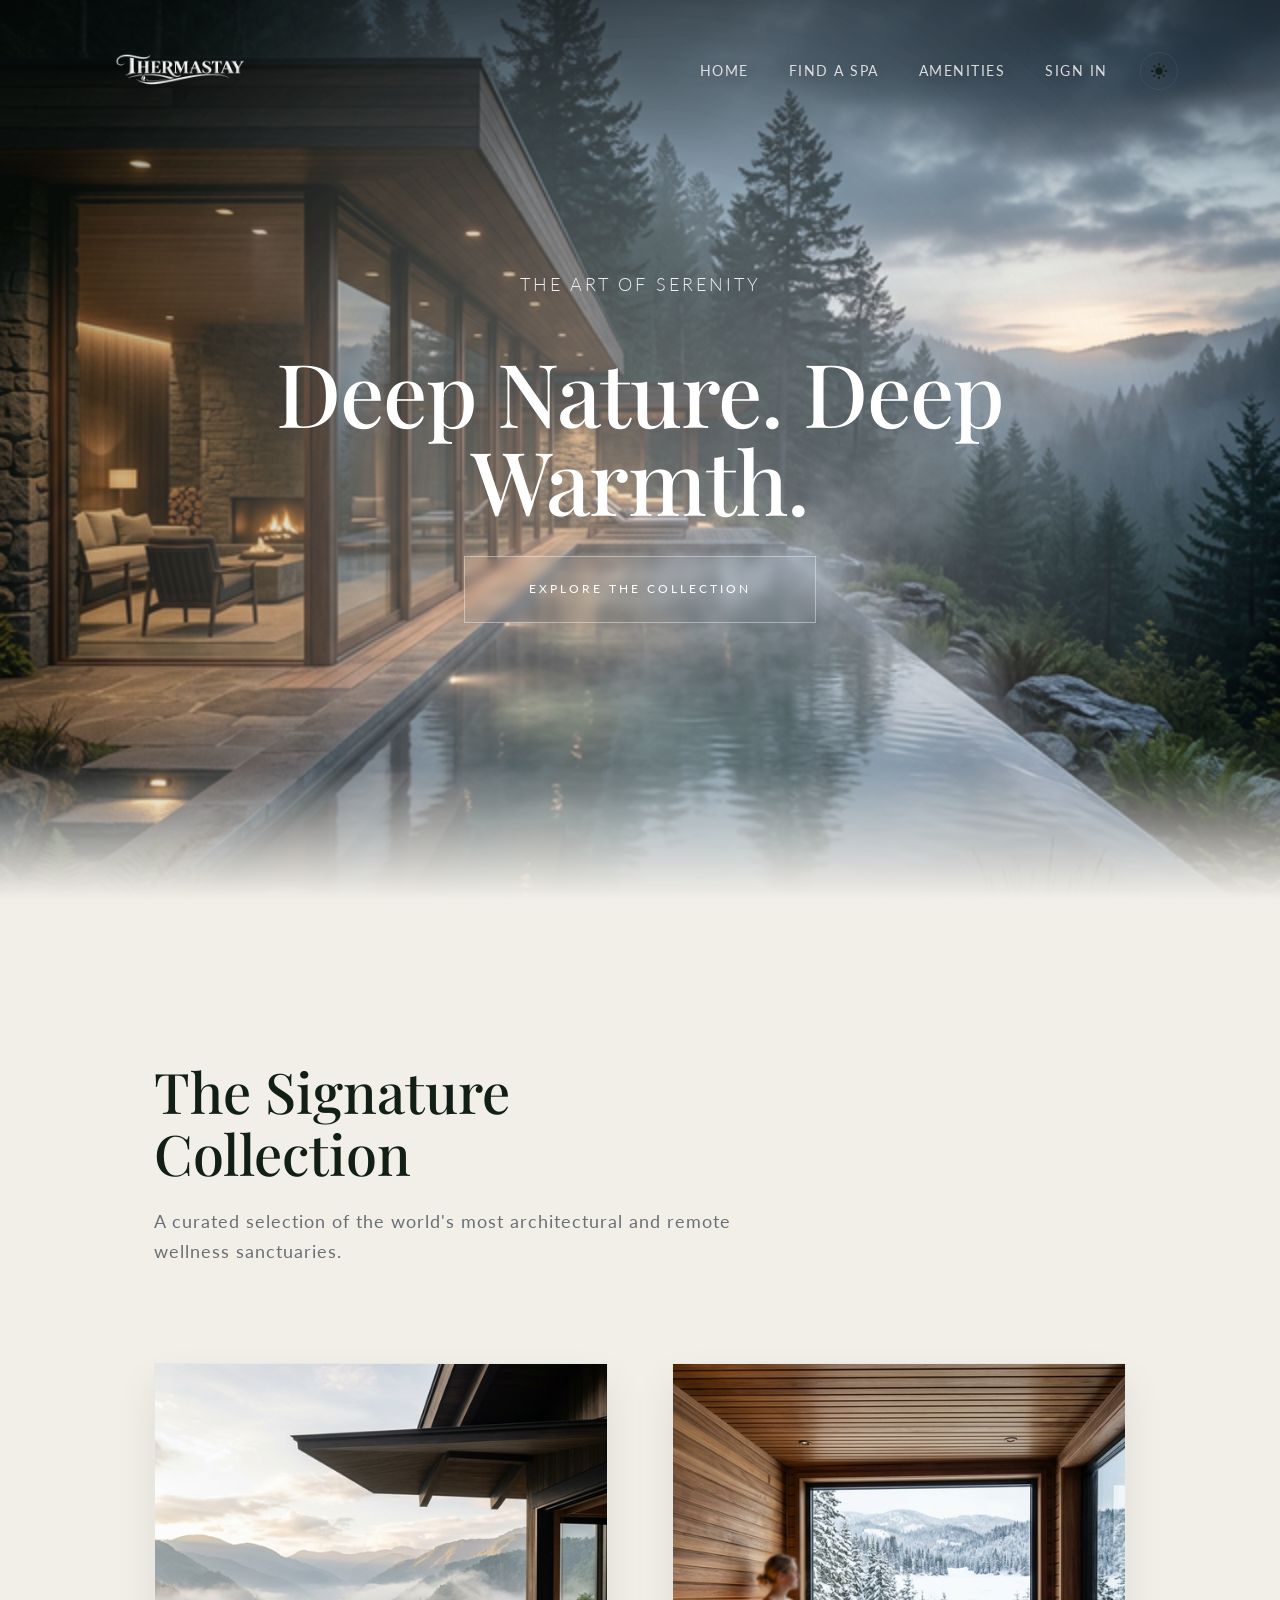
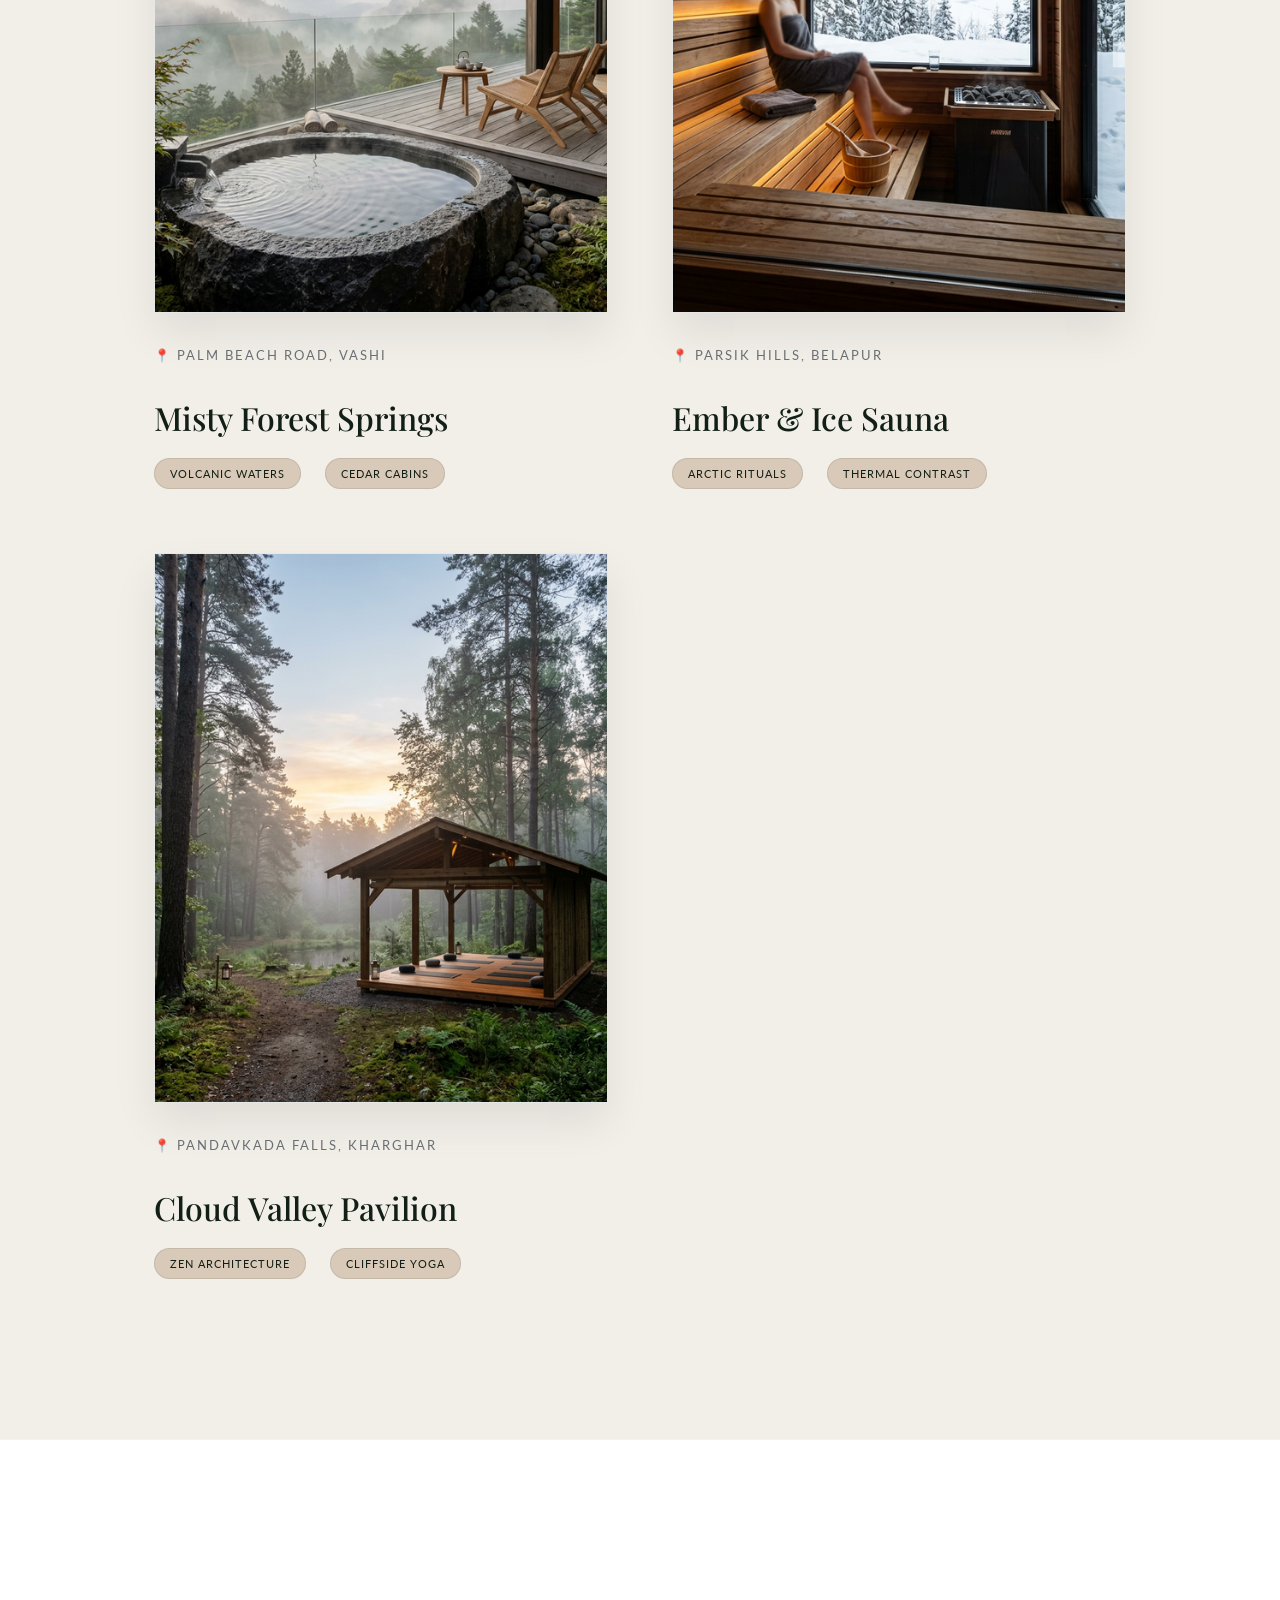
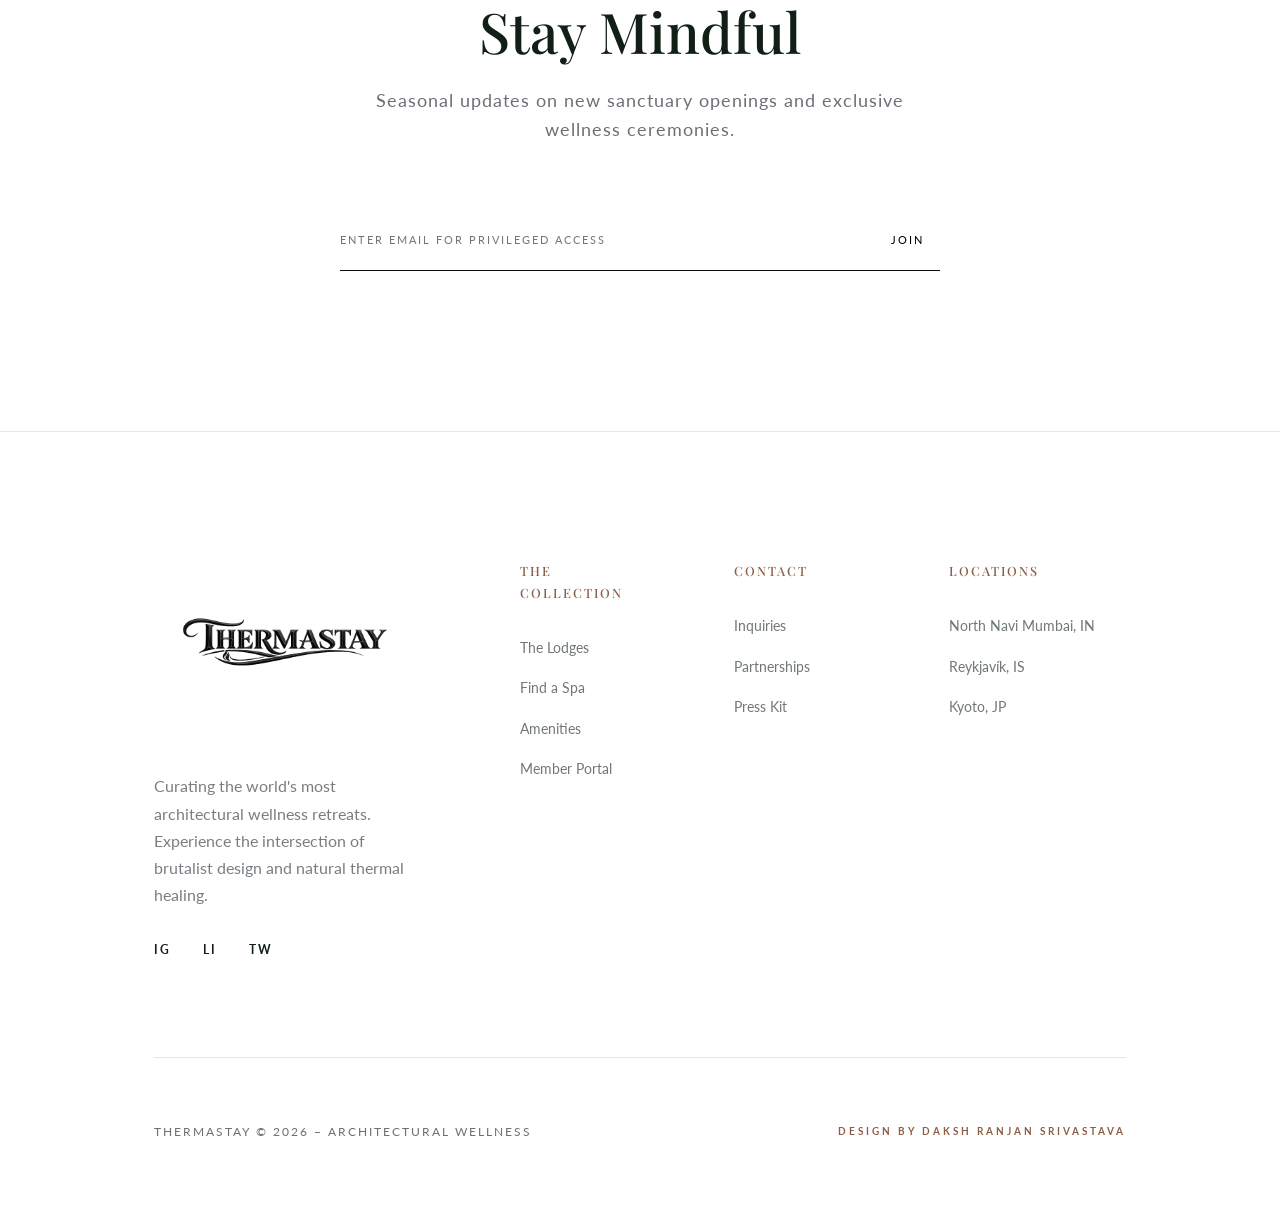
==== commit 656cee48: "Improvements For Logo Enhancements" ====
--- a/index.html
+++ b/index.html
@@ -11,14 +11,20 @@
         document.documentElement.setAttribute('data-theme', theme);
     </script>
     <link rel="stylesheet" href="style.css">
+    <link rel="icon" type="image/png" href="favicon.png">
 </head>
 
 <body>
-    <div id="page-transition-overlay" class="active"></div>
+    <div id="page-transition-overlay" class="active">
+        <img src="images/Therma.png" alt="ThermaStay Logo" class="transition-logo">
+    </div>
 
 
     <nav id="navbar">
-        <a href="index.html" class="logo">ThermaStay</a>
+        <a href="index.html" class="logo">
+            <img src="images/Therma.png" alt="ThermaStay Logo" class="logo-light">
+            <img src="images/Thermablack.png" alt="ThermaStay Logo" class="logo-dark">
+        </a>
         <div class="nav-links">
             <a href="index.html">Home</a>
             <a href="filters.html">Find a Spa</a>
@@ -113,7 +119,10 @@
     <footer>
         <div class="footer-content">
             <div class="footer-brand">
-                <h2 class="footer-logo">ThermaStay</h2>
+                <a href="index.html" class="footer-logo">
+                    <img src="images/Thermablack.png" alt="ThermaStay Logo" class="logo-dark">
+                    <img src="images/Therma.png" alt="ThermaStay Logo" class="logo-light">
+                </a>
                 <p class="brand-bio">Curating the world's most architectural wellness retreats. Experience the intersection of brutalist design and natural thermal healing.</p>
                 <div class="social-links">
                     <a href="#" aria-label="Instagram">IG</a>
--- a/style.css
+++ b/style.css
@@ -25,6 +25,7 @@
 
     /* Page Transition Color */
     --page-transition-color: #121F16; /* Dark Green for Light Mode */
+    --overlay-bg: #121F16; /* Dark Green */
     
     /* Legacy Mapping (For Compatibility) */
     --color-beige: var(--bg-primary);
@@ -66,6 +67,7 @@
     --btn-text-hover: #050806;
 
     --page-transition-color: #D4AF37; /* Yellow/Gold for Dark Mode */
+    --overlay-bg: #0A0F0C; /* Slightly lighter deep forest / little black */
 
     color-scheme: dark;
 }
@@ -238,7 +240,7 @@
     width: 100%;
     background: transparent;
     z-index: 1000;
-    padding: 3rem 8%;
+    padding: 1rem 8%;
     display: flex;
     justify-content: space-between;
     align-items: center;
@@ -246,7 +248,7 @@
 }
 
 nav.scrolled {
-    padding: 1.5rem 8%;
+    padding: 0.8rem 8%;
     background: var(--bg-primary); /* Fully opaque on scroll */
     box-shadow: 0 10px 30px rgba(0, 0, 0, 0.05);
     border-bottom: 1px solid var(--border-primary);
@@ -259,18 +261,38 @@
 }
 
 .logo {
-    font-size: 2rem;
-    font-weight: 700;
-    letter-spacing: 2px;
-    text-transform: uppercase;
-    color: var(--pure-white); /* Always light on hero */
-    transition: var(--transition-premium);
-}
-
-nav.scrolled .logo {
-    color: var(--text-primary);
-    /* Elegant shift on light background */
-}
+    display: flex;
+    align-items: center;
+}
+
+/* Both logo images share the same sizing */
+.logo img {
+    height: 110px;
+    width: auto;
+    object-fit: contain;
+    transition: opacity 0.5s ease;
+}
+
+/* Default (hero / not scrolled): show white logo, hide black */
+.logo .logo-light { display: block; }
+.logo .logo-dark  { display: none; }
+
+/* Scrolled in LIGHT mode: show black logo, hide white */
+nav.scrolled .logo .logo-light { display: none; }
+nav.scrolled .logo .logo-dark  { display: block; }
+
+/* Scrolled in DARK mode: show white logo, hide black */
+[data-theme="dark"] nav.scrolled .logo .logo-light { display: block; }
+[data-theme="dark"] nav.scrolled .logo .logo-dark  { display: none; }
+
+/* --- Footer Logo --- */
+/* Light mode footer: show black logo, hide white */
+.footer-logo .logo-dark  { display: block; }
+.footer-logo .logo-light { display: none; }
+
+/* Dark mode footer: show white logo, hide black */
+[data-theme="dark"] .footer-logo .logo-dark  { display: none; }
+[data-theme="dark"] .footer-logo .logo-light { display: block; }
 
 .nav-links {
     display: flex;
@@ -348,6 +370,22 @@
     text-align: center;
     color: var(--pure-white); /* Force white text */
     overflow: hidden;
+    background-color: var(--bg-primary);
+}
+
+.hero::after {
+    content: '';
+    position: absolute;
+    bottom: 0;
+    left: 0;
+    width: 100%;
+    height: 15vh;
+    background: var(--bg-primary);
+    -webkit-mask-image: linear-gradient(to bottom, transparent, black);
+    mask-image: linear-gradient(to bottom, transparent, black);
+    z-index: 4;
+    pointer-events: none;
+    transition: background-color 0.8s ease;
 }
 
 .hero-img {
@@ -408,8 +446,8 @@
     left: 0;
     width: 100%;
     height: 100%;
-    background: radial-gradient(circle at center, rgba(255,255,255,0.4) 0%, transparent 65%);
-    filter: blur(80px);
+    background: radial-gradient(circle at center, rgba(255,255,255,0.2) 0%, transparent 65%);
+    filter: blur(40px);
     mix-blend-mode: screen;
     animation: volumetricSteam 15s infinite ease-in-out;
 }
@@ -417,20 +455,20 @@
 .steam-layer:nth-child(2) {
     animation-delay: -5s;
     animation-duration: 18s;
-    background: radial-gradient(circle at center, rgba(255,255,255,0.3) 0%, transparent 70%);
-    filter: blur(100px);
+    background: radial-gradient(circle at center, rgba(255,255,255,0.15) 0%, transparent 70%);
+    filter: blur(50px);
 }
 
 .steam-layer:nth-child(3) {
     animation-delay: -10s;
     animation-duration: 22s;
-    background: radial-gradient(circle at center, rgba(255,255,255,0.2) 0%, transparent 75%);
-    filter: blur(120px);
+    background: radial-gradient(circle at center, rgba(255,255,255,0.1) 0%, transparent 75%);
+    filter: blur(60px);
 }
 
 .hero-content {
     position: relative;
-    z-index: 3;
+    z-index: 5;
     max-width: 900px;
     padding: 0 2rem;
 }
@@ -450,6 +488,11 @@
 
 .hero .btn-premium:hover {
     color: var(--btn-text-hover);
+}
+
+.btn-sm {
+    padding: 0.8rem 1.5rem !important;
+    font-size: 0.7rem !important;
 }
 
 .hero p {
@@ -699,12 +742,14 @@
 }
 
 .footer-logo {
-    font-size: 2.5rem;
-    color: var(--text-primary);
-    margin-bottom: 0;
-    text-transform: uppercase;
-    letter-spacing: 3px;
-    font-weight: 700;
+    display: flex;
+    margin-bottom: 2rem;
+}
+
+.footer-logo img {
+    height: 180px;
+    width: auto;
+    object-fit: contain;
 }
 
 .footer-nav h4 {
@@ -1021,12 +1066,15 @@
     left: 0;
     width: 100%;
     height: 100%;
-    background: var(--page-transition-color);
+    background: var(--overlay-bg);
     z-index: 3000;
+    display: flex;
+    justify-content: center;
+    align-items: center;
     transform: scaleY(1); /* Covered by default */
     transform-origin: top;
     transition: transform 1s cubic-bezier(0.85, 0, 0.15, 1);
-    pointer-events: none; /* Allow interaction once it shrinks */
+    pointer-events: none;
 }
 
 #page-transition-overlay.active {
@@ -1037,6 +1085,12 @@
 #page-transition-overlay.exit {
     transform: scaleY(0);
     transform-origin: bottom; /* Wipe upwards on exit */
+}
+
+#page-transition-overlay .transition-logo {
+    width: clamp(500px, 85vw, 1200px);
+    max-height: 90vh;
+    object-fit: contain;
 }
 
 .btn-secondary {
@@ -1117,6 +1171,53 @@
     font-size: 0.7rem;
     color: var(--text-secondary);
     font-weight: 400;
+}
+
+/* Mineral Table Responsive */
+@media (max-width: 768px) {
+    .mineral-table thead {
+        display: none; /* Hide header row on mobile */
+    }
+
+    .mineral-table tr {
+        display: block;
+        padding: 2rem 0;
+        border-bottom: 1px solid var(--border-primary);
+    }
+
+    .mineral-table td {
+        display: block;
+        padding: 0.5rem 0;
+        border: none;
+        position: relative;
+    }
+
+    .mineral-table td::before {
+        content: attr(data-label);
+        display: block;
+        font-size: 0.6rem;
+        text-transform: uppercase;
+        letter-spacing: 2px;
+        color: var(--accent-primary);
+        margin-bottom: 0.5rem;
+        opacity: 0.7;
+    }
+
+    .mineral-table .mineral-name {
+        font-size: 1.8rem;
+    }
+
+    .mineral-table .mineral-value {
+        font-size: 1.5rem;
+        margin: 0.5rem 0;
+    }
+
+    .mineral-table .mineral-benefit {
+        font-size: 0.95rem;
+        max-width: 100%;
+        font-style: normal;
+        margin-top: 0.5rem;
+    }
 }
 
 /* Mobile Nav & Responsiveness */
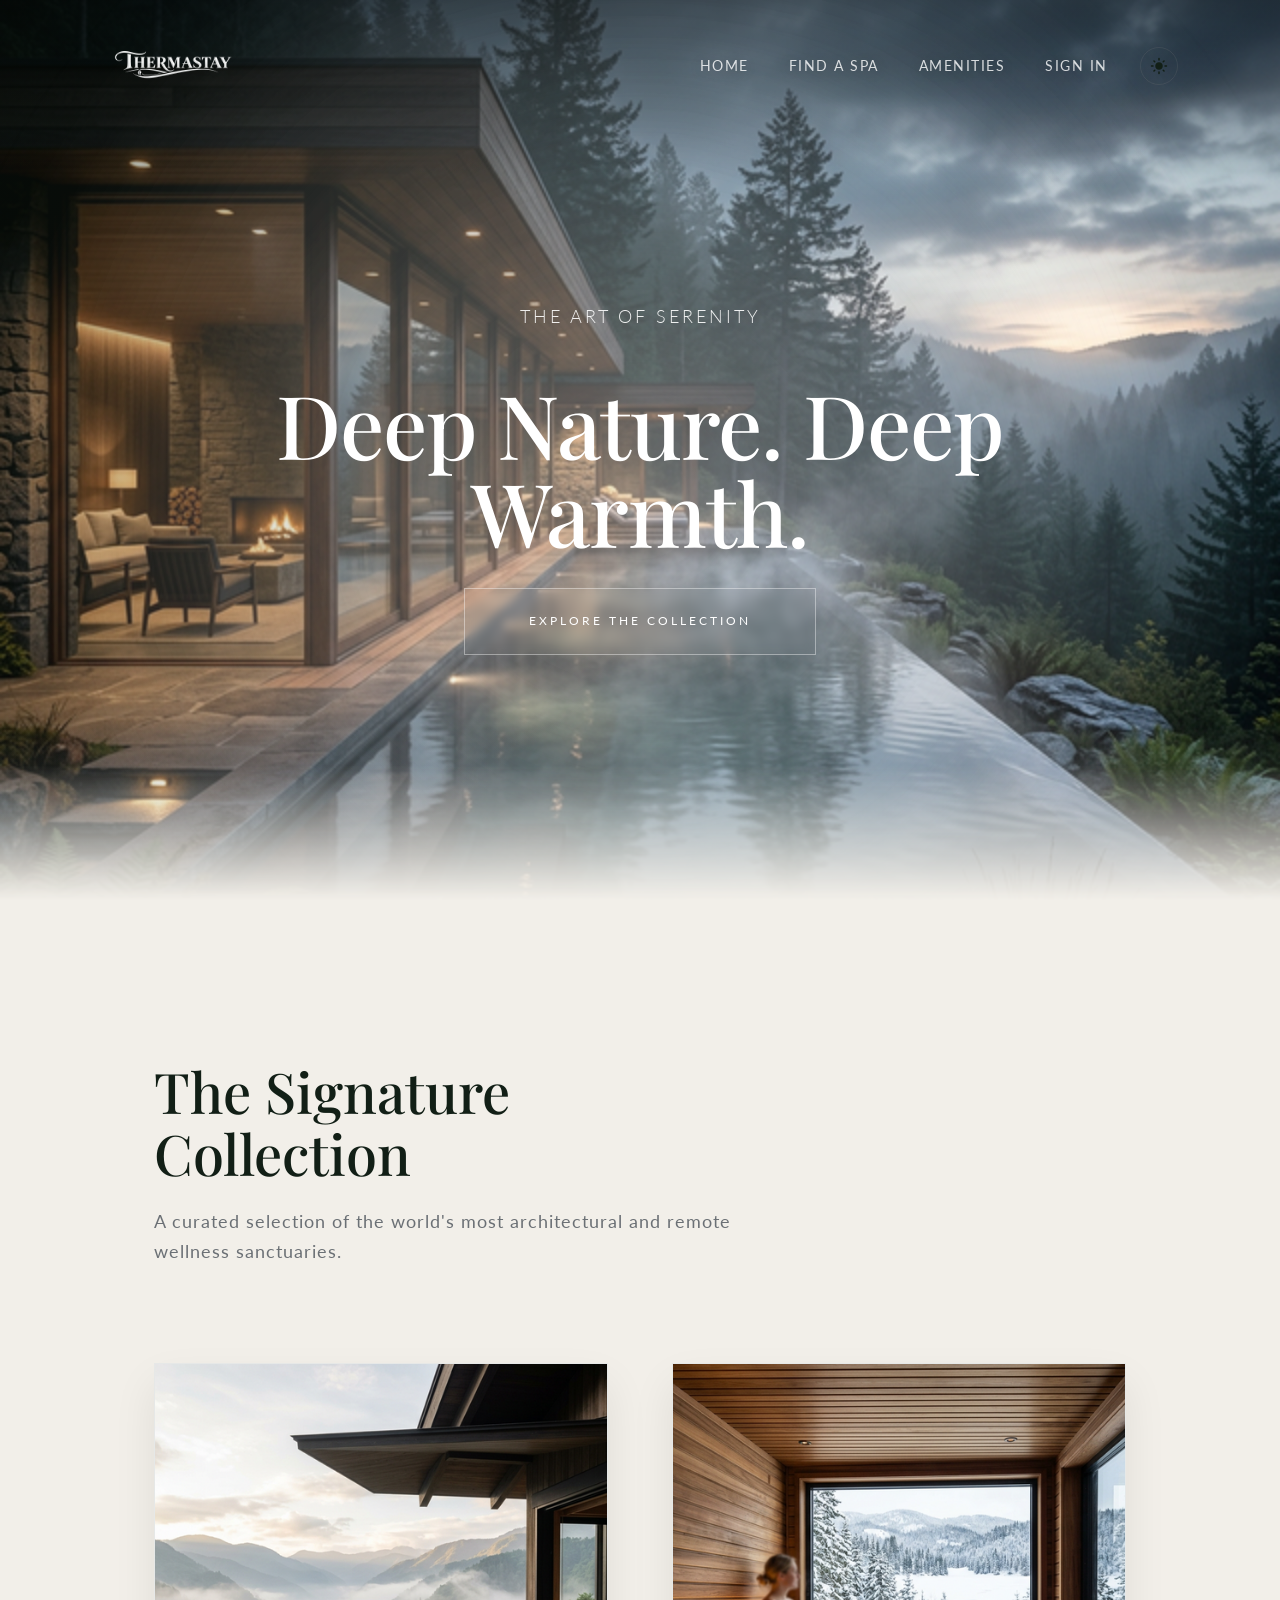
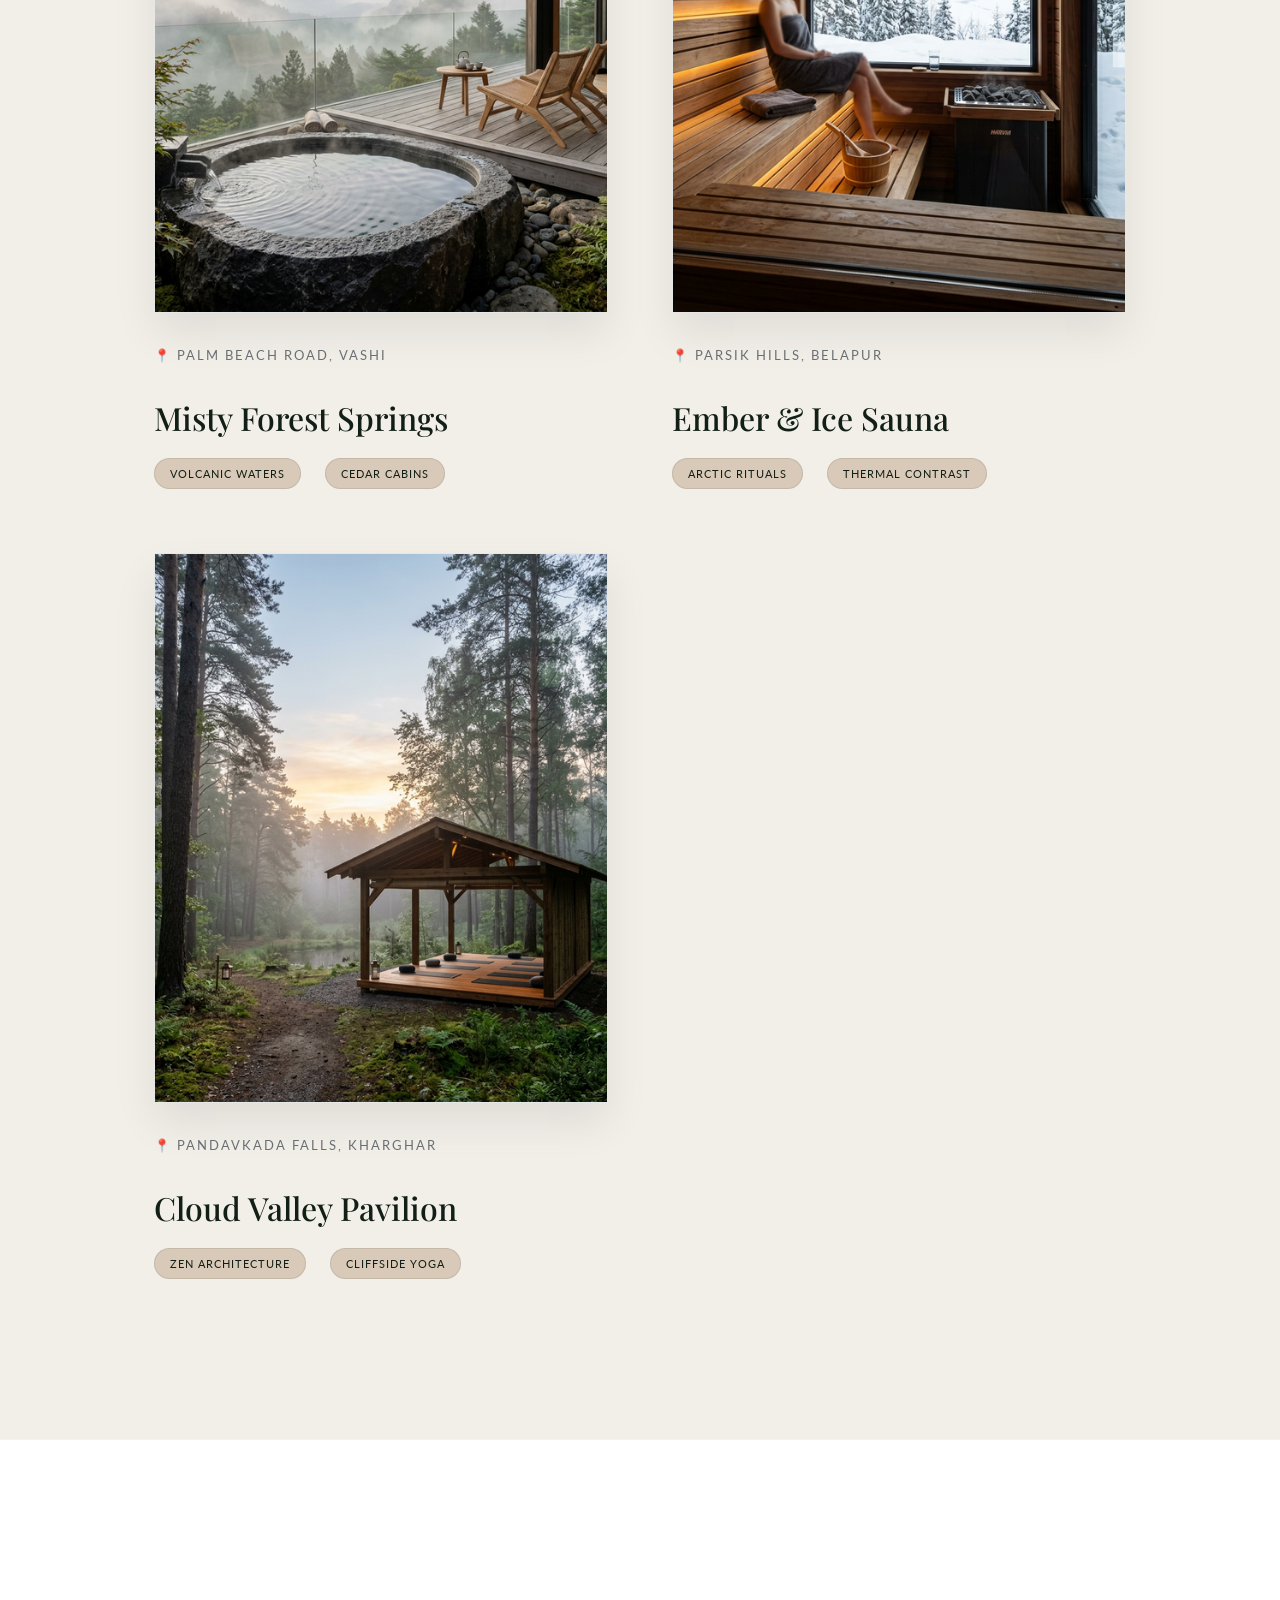
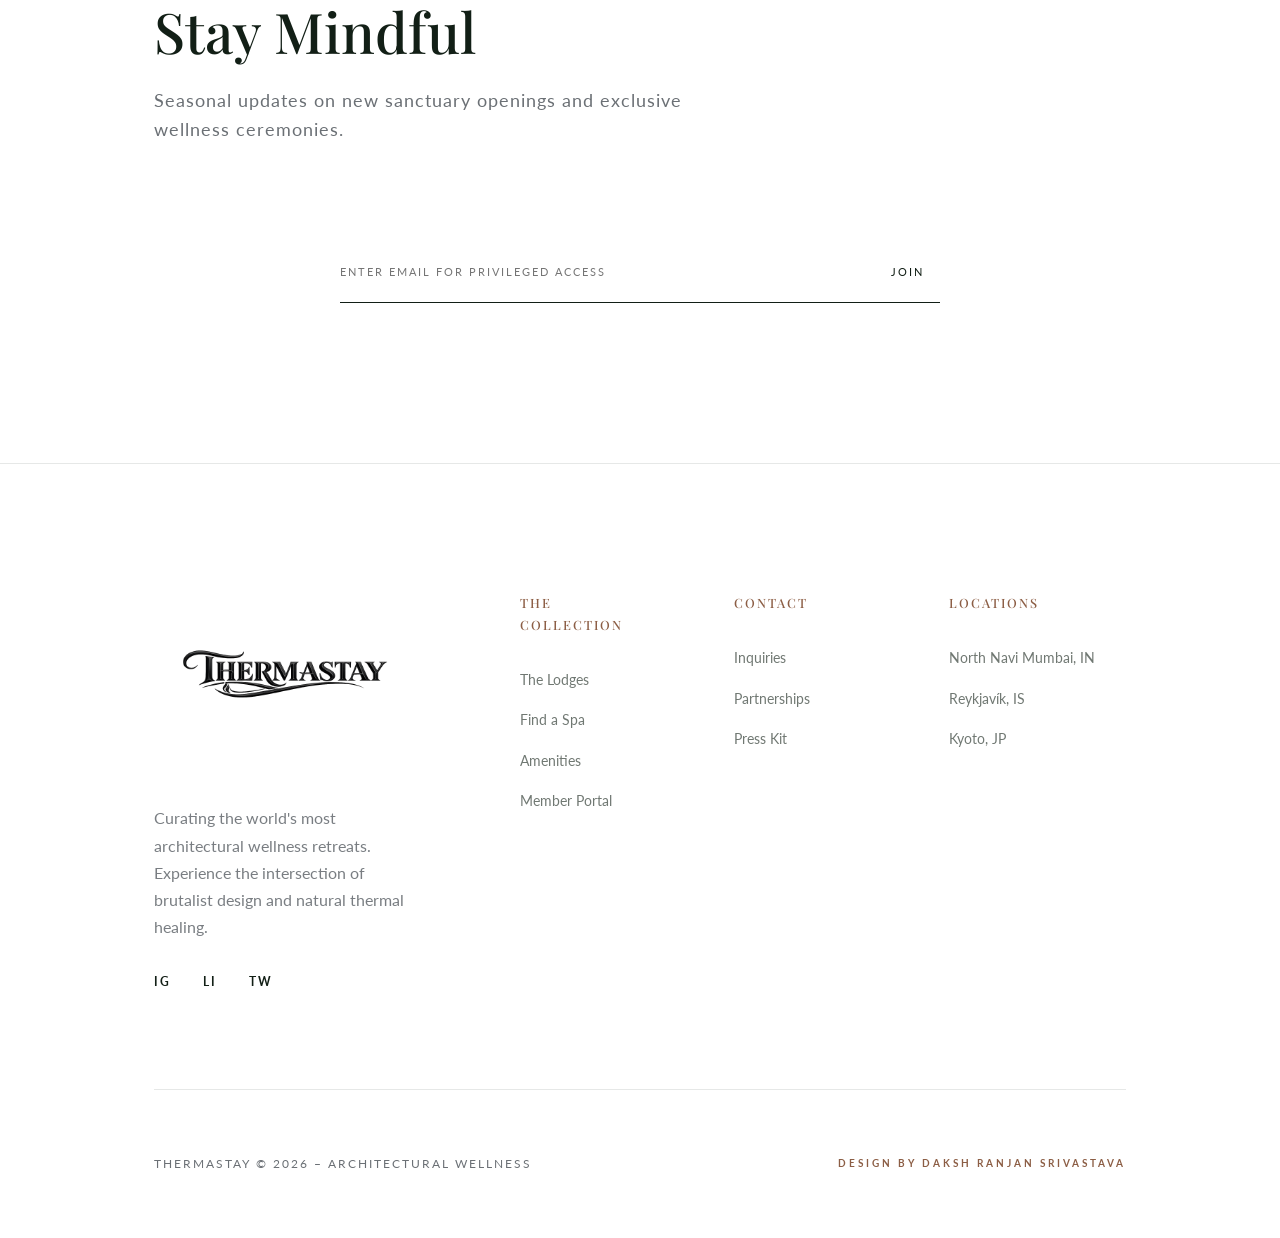
==== commit d64a64ae: "New Images" ====
--- a/index.html
+++ b/index.html
@@ -16,7 +16,13 @@
 
 <body>
     <div id="page-transition-overlay" class="active">
-        <img src="images/Therma.png" alt="ThermaStay Logo" class="transition-logo">
+        <div class="overlay-fog">
+            <div class="fog-layer"></div>
+            <div class="fog-layer"></div>
+            <div class="fog-layer"></div>
+        </div>
+        <img src="images/Therma.png" alt="ThermaStay Logo" class="transition-logo logo-light">
+        <img src="images/Thermablack.png" alt="ThermaStay Logo" class="transition-logo logo-dark">
     </div>
 
 
@@ -107,12 +113,9 @@
             <h2>Stay Mindful</h2>
             <p>Seasonal updates on new sanctuary openings and exclusive wellness ceremonies.</p>
         </div>
-        <div
-            style="display: flex; justify-content: center; gap: 0; max-width: 600px; margin: 0 auto; border-bottom: 1px solid var(--color-dark);">
-            <input type="email" placeholder="ENTER EMAIL FOR PRIVILEGED ACCESS"
-                style="padding: 1.5rem 0; border: none; background: transparent; flex: 1; font-family: var(--font-body); letter-spacing: 2px; font-size: 0.7rem; outline: none;">
-            <button
-                style="background: transparent; border: none; font-family: var(--font-body); letter-spacing: 2px; font-size: 0.7rem; cursor: pointer; padding: 0 1rem;">JOIN</button>
+        <div class="newsletter-form">
+            <input type="email" placeholder="ENTER EMAIL FOR PRIVILEGED ACCESS" class="newsletter-input">
+            <button class="newsletter-btn">JOIN</button>
         </div>
     </section>
 
--- a/style.css
+++ b/style.css
@@ -23,9 +23,7 @@
     --btn-anim-color: #121F16; /* Dark Green for Light Mode */
     --btn-text-hover: #FFFFFF;
 
-    /* Page Transition Color */
-    --page-transition-color: #121F16; /* Dark Green for Light Mode */
-    --overlay-bg: #121F16; /* Dark Green */
+    --overlay-bg: #F2EFE9; /* Light Beige for Light Mode */
     
     /* Legacy Mapping (For Compatibility) */
     --color-beige: var(--bg-primary);
@@ -66,8 +64,7 @@
     --btn-anim-color: #D4AF37; /* Yellow/Gold for Dark Mode */
     --btn-text-hover: #050806;
 
-    --page-transition-color: #D4AF37; /* Yellow/Gold for Dark Mode */
-    --overlay-bg: #0A0F0C; /* Slightly lighter deep forest / little black */
+    --overlay-bg: #050806; /* Deep Dark for Dark Mode */
 
     color-scheme: dark;
 }
@@ -248,16 +245,17 @@
 }
 
 nav.scrolled {
-    padding: 0.8rem 8%;
-    background: var(--bg-primary); /* Fully opaque on scroll */
-    box-shadow: 0 10px 30px rgba(0, 0, 0, 0.05);
+    padding: 0.6rem 8%;
+    background: var(--glass-surface);
+    backdrop-filter: blur(25px) saturate(180%);
+    box-shadow: 0 10px 30px rgba(0, 0, 0, 0.08);
     border-bottom: 1px solid var(--border-primary);
 }
 
 [data-theme="dark"] nav.scrolled {
-    background: var(--bg-primary);
-    border-bottom: 1px solid var(--border-primary);
-    box-shadow: 0 10px 30px rgba(0, 0, 0, 0.3);
+    background: rgba(10, 15, 12, 0.7); /* Deep translucent forest */
+    border-bottom: 1px solid rgba(255, 255, 255, 0.1);
+    box-shadow: 0 10px 30px rgba(0, 0, 0, 0.4);
 }
 
 .logo {
@@ -267,10 +265,14 @@
 
 /* Both logo images share the same sizing */
 .logo img {
-    height: 110px;
+    height: 100px;
     width: auto;
     object-fit: contain;
-    transition: opacity 0.5s ease;
+    transition: all 0.6s cubic-bezier(0.19, 1, 0.22, 1);
+}
+
+nav.scrolled .logo img {
+    height: 70px; /* Sleeker on scroll */
 }
 
 /* Default (hero / not scrolled): show white logo, hide black */
@@ -321,11 +323,13 @@
 .nav-links a:hover {
     opacity: 1;
     color: var(--accent-primary);
+    transform: translateY(-2px);
 }
 
 nav.scrolled .nav-links a:hover {
     color: var(--accent-primary);
     opacity: 1;
+    transform: translateY(-2px);
 }
 
 .nav-links a::after {
@@ -334,14 +338,14 @@
     bottom: -8px;
     left: 50%;
     width: 0;
-    height: 1px;
+    height: 1.5px;
     background: var(--accent-primary);
     transition: var(--transition-premium);
     transform: translateX(-50%);
 }
 
 .nav-links a:hover::after {
-    width: 30px;
+    width: 40px;
 }
 
 /* Glass Utility */
@@ -470,7 +474,7 @@
     position: relative;
     z-index: 5;
     max-width: 900px;
-    padding: 0 2rem;
+    padding: 4rem 2rem 0; /* Add top padding to account for fixed nav */
 }
 
 .hero h1 {
@@ -536,13 +540,15 @@
 
 .btn-premium:hover {
     color: var(--btn-text-hover);
-    border-color: var(--btn-anim-color);
-    letter-spacing: 4px;
+    border-color: transparent;
+    letter-spacing: 5px;
+    box-shadow: 0 15px 30px rgba(0,0,0,0.15);
+    transform: translateY(-3px);
 }
 
 .btn-premium:hover::before {
-    width: 300%;
-    height: 300%;
+    width: 350%;
+    height: 350%;
 }
 
 [data-theme="dark"] .btn-premium {
@@ -606,15 +612,24 @@
     border: 1px solid var(--border-primary);
 }
 
+.spa-card:hover {
+    transform: translateY(-10px);
+    box-shadow: 0 30px 60px rgba(0, 0, 0, 0.12);
+}
+
+[data-theme="dark"] .spa-card:hover {
+    box-shadow: 0 30px 60px rgba(212, 175, 55, 0.08); /* Subtle gold glow in dark mode */
+}
+
 .spa-card img {
     width: 100%;
     height: 100%;
     object-fit: cover;
-    transition: transform 1.2s cubic-bezier(0.19, 1, 0.22, 1);
+    transition: transform 1.8s cubic-bezier(0.19, 1, 0.22, 1);
 }
 
 .spa-card:hover img {
-    transform: scale(1.1);
+    transform: scale(1.08);
 }
 
 .spa-info h3 {
@@ -658,24 +673,92 @@
 
 .amenity-item {
     background: var(--bg-primary);
-    padding: 6rem 3rem;
+    padding: 4rem;
     text-align: center;
     transition: var(--transition-premium);
     border: 1px solid var(--border-primary);
-}
-
-.amenity-item:hover {
-    background: var(--bg-secondary);
-    transform: scale(1.02);
+    position: relative;
+    overflow: hidden;
+    display: flex;
+    flex-direction: column;
+    justify-content: center;
+    align-items: center;
+    min-height: 500px;
+    z-index: 1;
+}
+
+.amenity-item::after {
+    content: '';
+    position: absolute;
+    top: 0;
+    left: 0;
+    width: 100%;
+    height: 100%;
+    background: rgba(0, 0, 0, 0.6);
     z-index: 2;
-    box-shadow: var(--shadow-hover);
+    transition: var(--transition-premium);
+}
+
+.amenity-item:hover::after {
+    background: rgba(0, 0, 0, 0.4);
+}
+
+.amenity-item h3 {
+    position: relative;
+    z-index: 3;
+    color: var(--pure-white);
+    font-size: 2.2rem;
+    margin-bottom: 1.5rem;
+    text-transform: uppercase;
+    letter-spacing: 4px;
+    transform: translateY(20px);
+    transition: var(--transition-premium);
+}
+
+.amenity-item p {
+    position: relative;
+    z-index: 3;
+    color: var(--pure-white);
+    font-size: 0.9rem;
+    line-height: 1.6;
+    max-width: 280px;
+    margin: 0 auto;
+    opacity: 0;
+    transform: translateY(30px);
+    transition: var(--transition-premium);
+    transition-delay: 0.1s;
+}
+
+.amenity-item:hover h3 {
+    transform: translateY(0);
+}
+
+.amenity-item:hover p {
+    opacity: 1;
+    transform: translateY(0);
+}
+
+.amenity-item:hover .amenity-icon img {
+    filter: grayscale(0%);
+    transform: scale(1.1);
 }
 
 .amenity-icon {
-    font-size: 2.5rem;
-    margin-bottom: 2.5rem;
-    color: var(--accent-primary);
-    font-weight: 300;
+    position: absolute;
+    top: 0;
+    left: 0;
+    width: 100%;
+    height: 100%;
+    z-index: 1;
+    margin-bottom: 0;
+}
+
+.amenity-icon img {
+    width: 100%;
+    height: 100%;
+    object-fit: cover;
+    filter: grayscale(100%);
+    transition: transform 1.5s cubic-bezier(0.19, 1, 0.22, 1), filter 0.8s ease;
 }
 
 .amenity-item h3 {
@@ -769,6 +852,8 @@
 
 .footer-nav ul li:hover {
     opacity: 1;
+    transform: translateX(8px);
+    color: var(--accent-primary);
 }
 
 .footer-bottom {
@@ -1073,7 +1158,7 @@
     align-items: center;
     transform: scaleY(1); /* Covered by default */
     transform-origin: top;
-    transition: transform 1s cubic-bezier(0.85, 0, 0.15, 1);
+    transition: transform 1.8s cubic-bezier(0.8, 0, 0.1, 1);
     pointer-events: none;
 }
 
@@ -1091,6 +1176,73 @@
     width: clamp(500px, 85vw, 1200px);
     max-height: 90vh;
     object-fit: contain;
+    z-index: 10;
+    opacity: 0;
+    filter: blur(10px);
+    animation: logoReveal 3s ease forwards 0.5s;
+    position: absolute;
+    top: 50%;
+    left: 50%;
+    transform: translate(-50%, -50%); /* Center explicitly */
+}
+
+#page-transition-overlay .logo-light { display: none; }
+#page-transition-overlay .logo-dark  { display: block; }
+
+[data-theme="dark"] #page-transition-overlay .logo-light { display: block; }
+[data-theme="dark"] #page-transition-overlay .logo-dark  { display: none; }
+
+@keyframes logoReveal {
+    0% { opacity: 0; filter: blur(15px); transform: translate(-50%, -50%) scale(0.9) translateY(20px); }
+    100% { opacity: 1; filter: blur(0); transform: translate(-50%, -50%) scale(1) translateY(0); }
+}
+
+/* Foggy Overlay Elements */
+.overlay-fog {
+    position: absolute;
+    top: 0;
+    left: 0;
+    width: 100%;
+    height: 100%;
+    overflow: hidden;
+    pointer-events: none;
+    z-index: 5;
+}
+
+.fog-layer {
+    position: absolute;
+    width: 200%;
+    height: 200%;
+    top: -50%;
+    left: -50%;
+    background: radial-gradient(circle at center, rgba(255,255,255,0.4) 0%, transparent 60%);
+    filter: blur(60px);
+    opacity: 0.6;
+}
+
+[data-theme="dark"] .fog-layer {
+    background: radial-gradient(circle at center, rgba(16, 26, 18, 0.4) 0%, transparent 60%);
+    opacity: 0.8;
+}
+
+.fog-layer:nth-child(1) {
+    animation: driftFog 20s infinite linear;
+}
+
+.fog-layer:nth-child(2) {
+    animation: driftFog 25s infinite linear reverse;
+    opacity: 0.4;
+}
+
+.fog-layer:nth-child(3) {
+    animation: driftFog 30s infinite ease-in-out;
+    background: radial-gradient(circle at center, rgba(140, 94, 69, 0.1) 0%, transparent 50%); /* Subtle clay tint */
+}
+
+@keyframes driftFog {
+    0% { transform: translate(0, 0) rotate(0deg); }
+    50% { transform: translate(5%, 5%) rotate(5deg); }
+    100% { transform: translate(0, 0) rotate(0deg); }
 }
 
 .btn-secondary {
@@ -1110,6 +1262,7 @@
 .btn-secondary:hover {
     background: var(--accent-primary);
     color: var(--bg-primary);
+    border-color: transparent;
 }
 
 /* Filtering Animations */
@@ -1239,7 +1392,7 @@
 }
 
 @media (max-width: 1024px) {
-    nav { padding: 2rem 5%; }
+    nav:not(.scrolled) { padding: 2rem 5%; }
     section { padding: 6rem 8%; }
     .hero h1 { font-size: 4rem; }
 }
@@ -1297,9 +1450,48 @@
     border-top: 1px solid rgba(127, 127, 127, 0.1);
 }
 
-.cta-title {
-    margin: 0 auto 4rem;
-    text-align: center;
+.newsletter-form {
+    display: flex;
+    justify-content: center;
+    gap: 0;
+    max-width: 600px;
+    margin: 0 auto;
+    border-bottom: 1px solid var(--text-primary);
+    transition: var(--transition-premium);
+}
+
+.newsletter-form:focus-within {
+    border-bottom-color: var(--accent-primary);
+}
+
+.newsletter-input {
+    padding: 1.5rem 0;
+    border: none;
+    background: transparent;
+    flex: 1;
+    font-family: var(--font-body);
+    letter-spacing: 2px;
+    font-size: 0.7rem;
+    outline: none;
+    color: var(--text-primary);
+}
+
+.newsletter-btn {
+    background: transparent;
+    border: none;
+    font-family: var(--font-body);
+    letter-spacing: 2px;
+    font-size: 0.7rem;
+    cursor: pointer;
+    padding: 0 1rem;
+    color: var(--text-primary);
+    transition: var(--transition-fast);
+}
+
+.newsletter-btn:hover {
+    color: var(--accent-primary);
+    letter-spacing: 4px;
+    padding-right: 0.5rem;
 }
 
 .hero-secondary {
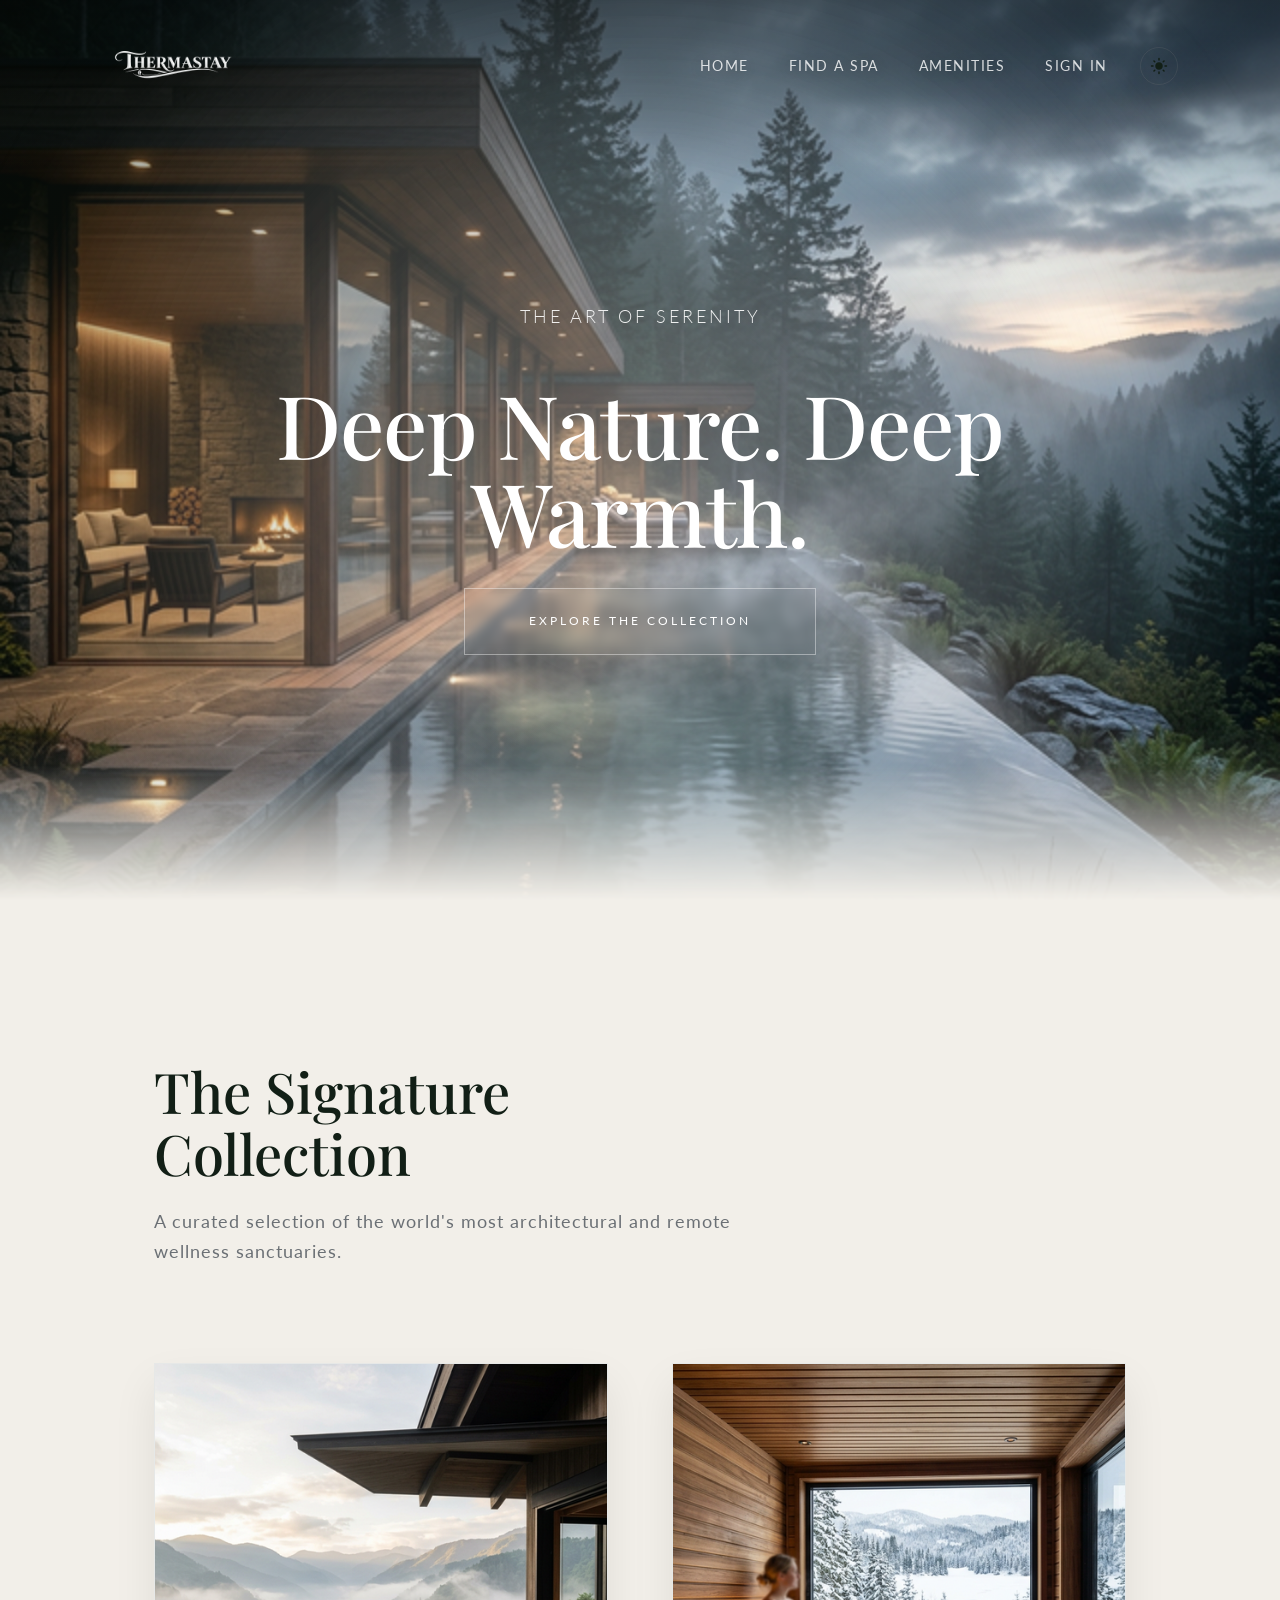
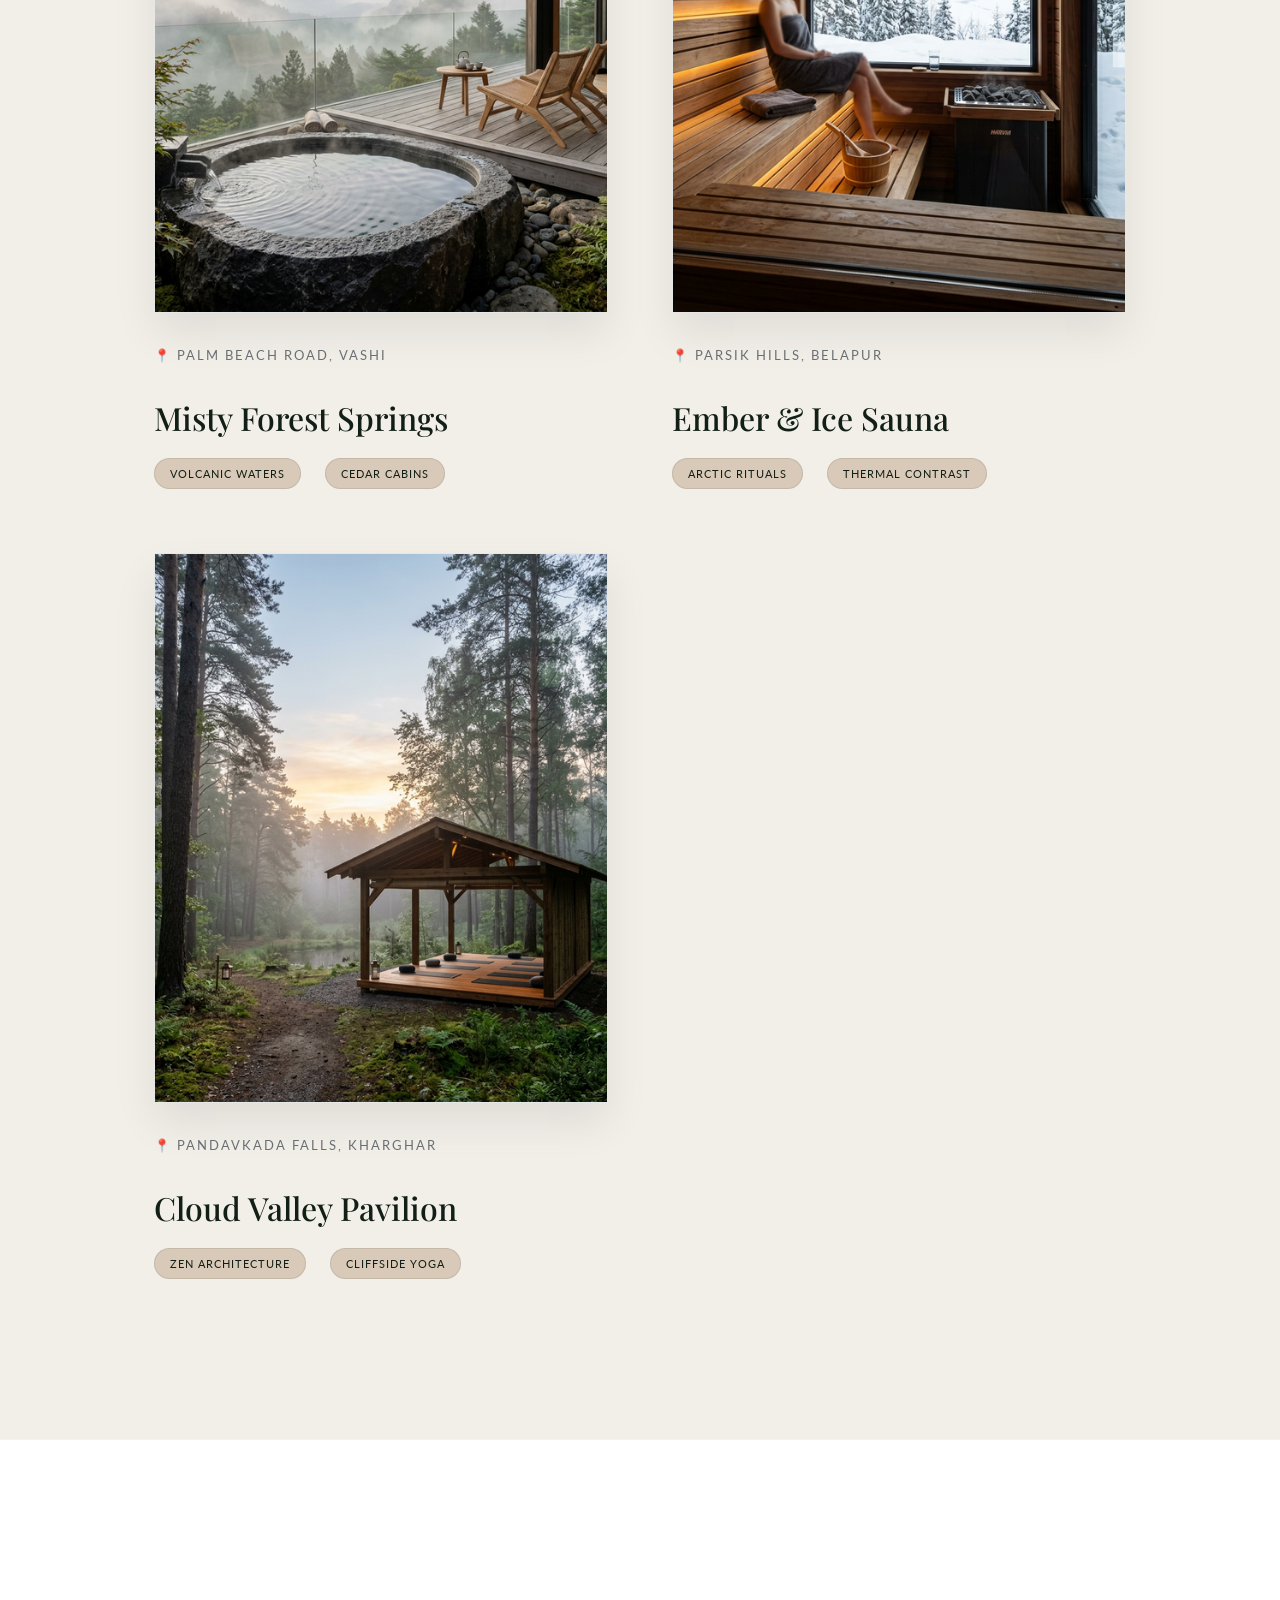
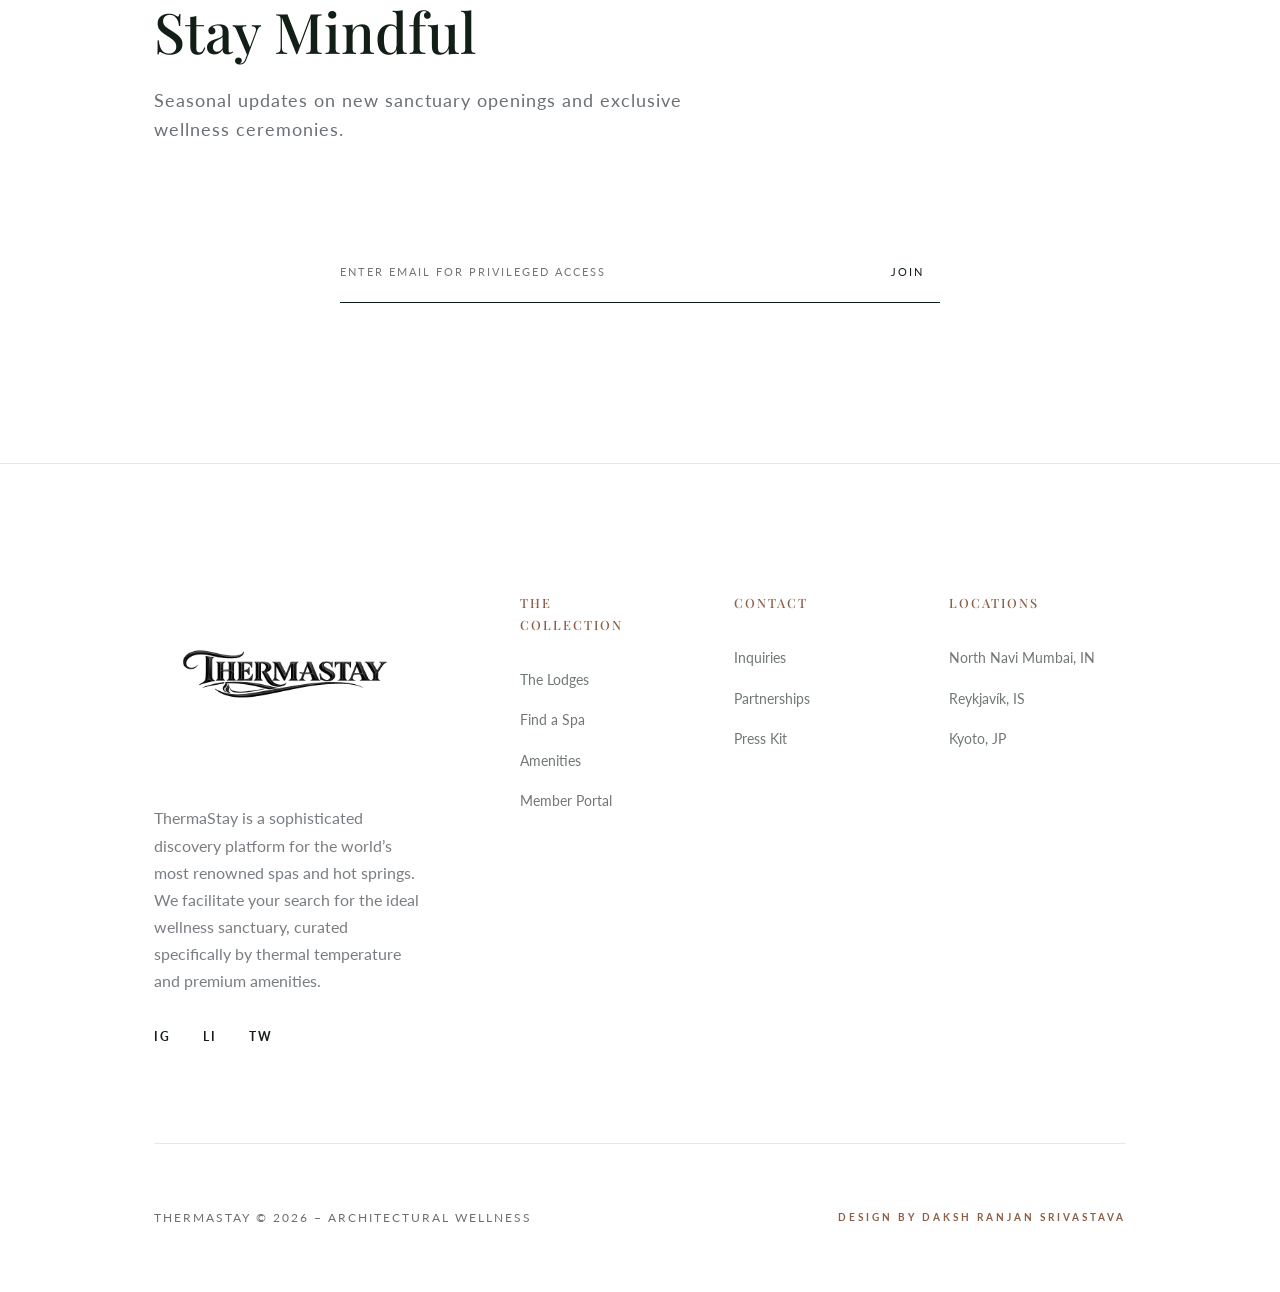
==== commit 276cf9f7: "Info" ====
--- a/index.html
+++ b/index.html
@@ -126,7 +126,7 @@
                     <img src="images/Thermablack.png" alt="ThermaStay Logo" class="logo-dark">
                     <img src="images/Therma.png" alt="ThermaStay Logo" class="logo-light">
                 </a>
-                <p class="brand-bio">Curating the world's most architectural wellness retreats. Experience the intersection of brutalist design and natural thermal healing.</p>
+                <p class="brand-bio">ThermaStay is a sophisticated discovery platform for the world’s most renowned spas and hot springs. We facilitate your search for the ideal wellness sanctuary, curated specifically by thermal temperature and premium amenities.</p>
                 <div class="social-links">
                     <a href="#" aria-label="Instagram">IG</a>
                     <a href="#" aria-label="LinkedIn">LI</a>
@@ -198,8 +198,53 @@
             <h2>Book <span id="target-plan"></span></h2>
             <p style="text-transform:uppercase; letter-spacing:1px; font-size:0.7rem; opacity:0.6; margin-bottom:2rem;">
                 At <span id="target-spa"></span></p>
-            <input type="date" id="book-date" min="${new Date().toISOString().split('T')[0]}">
-            <button class="btn-premium" onclick="confirmBooking()">Confirm Reservation</button>
+            <input type="date" id="book-date">
+            <button class="btn-premium" onclick="confirmBooking(this)">Confirm Reservation</button>
+        </div>
+
+        <div class="panel pass-panel" id="pass-panel" style="display:none">
+            <div class="pass-header">
+                <span class="close pass-close" onclick="closeUI()">&times;</span>
+                <img src="images/Therma.png" alt="ThermaStay Logo" class="pass-logo logo-light">
+                <img src="images/Thermablack.png" alt="ThermaStay Logo" class="pass-logo logo-dark">
+                <div class="pass-type">OFFICIAL PASS</div>
+            </div>
+            
+            <div class="pass-main">
+                <div class="pass-info">
+                    <div class="pass-field">
+                        <label>GUEST</label>
+                        <div id="pass-guest">---</div>
+                    </div>
+                    <div class="pass-field">
+                        <label>DESTINATION</label>
+                        <div id="pass-spa">---</div>
+                    </div>
+                    <div class="pass-row">
+                        <div class="pass-field">
+                            <label>PLAN</label>
+                            <div id="pass-plan">---</div>
+                        </div>
+                        <div class="pass-field">
+                            <label>DATE</label>
+                            <div id="pass-date">---</div>
+                        </div>
+                    </div>
+                </div>
+                
+                <div class="pass-qr-container">
+                    <img id="pass-qr" src="" alt="QR Access Code">
+                    <div class="qr-hint">SCAN FOR ACCESS</div>
+                </div>
+            </div>
+            
+            <div class="pass-footer">
+                <p>PRESENT THIS AT THE DESTINATION CONCIERGE</p>
+                <div class="pass-id">ID: <span id="pass-id-val">TS-000000</span></div>
+            </div>
+            
+            <div class="ticket-cutout-l"></div>
+            <div class="ticket-cutout-r"></div>
         </div>
     </div>
 
--- a/style.css
+++ b/style.css
@@ -614,12 +614,9 @@
 
 .spa-card:hover {
     transform: translateY(-10px);
-    box-shadow: 0 30px 60px rgba(0, 0, 0, 0.12);
-}
-
-[data-theme="dark"] .spa-card:hover {
-    box-shadow: 0 30px 60px rgba(212, 175, 55, 0.08); /* Subtle gold glow in dark mode */
-}
+}
+
+/* Removed box-shadow from dark mode .spa-card:hover as well */
 
 .spa-card img {
     width: 100%;
@@ -1657,21 +1654,30 @@
 
 .panel {
     background: var(--bg-primary);
-    padding: 4rem;
+    padding: 2.5rem 2rem;
     width: 90%;
     max-width: 450px;
     position: relative;
     color: var(--text-primary);
+    max-height: 85vh;
+    overflow-y: auto;
+    border-radius: var(--radius-lg);
 }
 
 .panel h2 {
-    font-size: 2.5rem;
-    margin-bottom: 1rem;
-    color: var(--text-primary);
+    font-size: 2rem;
+    margin-bottom: 0.5rem;
+    color: var(--text-primary);
+}
+
+.panel #p-email {
+    font-size: 0.9rem;
+    opacity: 0.7;
+    margin-bottom: 2rem;
 }
 
 .panel h3 {
-    font-size: 1rem;
+    font-size: 0.85rem;
     text-transform: uppercase;
     letter-spacing: 2px;
     margin: 2rem 0 1rem;
@@ -1734,9 +1740,10 @@
 }
 
 .b-history {
-    max-height: 200px;
+    max-height: 300px;
     overflow-y: auto;
     margin-bottom: 2rem;
+    padding-right: 10px;
 }
 
 .b-item {
@@ -1777,4 +1784,227 @@
     border-radius: 50%;
     font-size: 0.7rem;
     font-weight: 700;
-}+}
+/* Theme Transition Ink Drop */
+.theme-transition-layer {
+    position: fixed;
+    border-radius: 50%;
+    transform: translate(-50%, -50%) scale(0);
+    z-index: 9999;
+    pointer-events: none;
+    transition: transform 0.8s cubic-bezier(0.645, 0.045, 0.355, 1);
+}
+
+.theme-transition-layer.active {
+    transform: translate(-50%, -50%) scale(1);
+}
+
+/* --- Premium Pass View --- */
+.pass-panel {
+    max-width: 500px !important;
+    padding: 0 !important;
+    overflow: hidden;
+    background: var(--bg-secondary) !important;
+    border: none !important;
+    display: flex;
+    flex-direction: column;
+    box-shadow: 0 30px 60px rgba(0,0,0,0.3) !important;
+    position: relative;
+}
+
+.pass-header {
+    background: var(--bg-primary);
+    padding: 2.5rem 2rem;
+    display: flex;
+    justify-content: space-between;
+    align-items: center;
+    border-bottom: 2px dashed var(--border-primary);
+    position: relative;
+    transition: background 0.5s ease;
+}
+
+.pass-logo {
+    height: 100px;
+    width: auto;
+    object-fit: contain;
+}
+
+.pass-type {
+    font-size: 0.65rem;
+    letter-spacing: 3px;
+    color: var(--accent-primary);
+    font-weight: 700;
+}
+
+.pass-main {
+    padding: 3rem 2rem;
+    display: flex;
+    justify-content: space-between;
+    align-items: flex-start;
+    gap: 2rem;
+}
+
+.pass-info {
+    flex: 1;
+}
+
+.pass-field {
+    margin-bottom: 1.5rem;
+}
+
+.pass-field label {
+    display: block;
+    font-size: 0.6rem;
+    letter-spacing: 2px;
+    color: var(--text-secondary);
+    margin-bottom: 0.4rem;
+    text-transform: uppercase;
+}
+
+.pass-field div {
+    font-family: var(--font-heading);
+    font-size: 1.4rem;
+    color: var(--text-primary);
+    line-height: 1.2;
+}
+
+.pass-row {
+    display: flex;
+    gap: 3rem;
+}
+
+#pass-date {
+    white-space: nowrap;
+}
+
+.pass-qr-container {
+    text-align: center;
+}
+
+#pass-qr {
+    width: 120px;
+    height: 120px;
+    border: 10px solid white;
+    box-shadow: 0 5px 15px rgba(0,0,0,0.1);
+}
+
+.qr-hint {
+    font-size: 0.55rem;
+    letter-spacing: 1px;
+    margin-top: 0.8rem;
+    color: var(--text-secondary);
+}
+
+.pass-footer {
+    padding: 2rem;
+    background: var(--bg-primary);
+    text-align: center;
+    border-top: 2px dashed var(--border-primary);
+}
+
+.pass-footer p {
+    font-size: 0.65rem;
+    letter-spacing: 1px;
+    margin-bottom: 0.8rem;
+    opacity: 0.7;
+}
+
+.pass-id {
+    font-size: 0.7rem;
+    letter-spacing: 2px;
+    font-weight: 700;
+}
+
+/* Ticket Cutouts */
+.ticket-cutout-l, .ticket-cutout-r {
+    position: absolute;
+    width: 30px;
+    height: 30px;
+    background: var(--overlay-bg); /* Match the overlay background for the cutout effect */
+    border-radius: 50%;
+    top: 50%;
+    z-index: 10;
+    transition: background 0.5s ease;
+}
+
+.ticket-cutout-l {
+    left: -15px;
+    transform: translateY(-50%);
+}
+
+.ticket-cutout-r {
+    right: -15px;
+    transform: translateY(-50%);
+}
+
+/* Modal and Cutout Interaction with Overlay */
+#overlay {
+    background: rgba(0, 0, 0, 0.85); /* Slightly darker for better contrast */
+    backdrop-filter: blur(15px);
+}
+
+/* Adjust for Dark Mode Overlay Background */
+[data-theme="dark"] .ticket-cutout-l, 
+[data-theme="dark"] .ticket-cutout-r {
+    background: #050806; /* Explicitly match dark mode overlay bg */
+}
+
+/* Booking Item Hover Enhancement */
+.b-item {
+    cursor: pointer;
+    transition: var(--transition-fast);
+}
+
+.b-item:hover {
+    background: rgba(140, 94, 69, 0.1) !important;
+    transform: translateX(10px);
+}
+
+@media (max-width: 480px) {
+    .pass-main {
+        flex-direction: column;
+        align-items: center;
+        text-align: center;
+    }
+    .pass-row {
+        justify-content: center;
+    }
+    .pass-qr-container {
+        order: -1;
+        margin-bottom: 2rem;
+    }
+}
+
+/* --- Pass Logo Theme Integration --- */
+/* Default (Light Mode / Not Scrolled context if applicable): show black logo, hide white */
+.pass-header .logo-light { display: none; }
+.pass-header .logo-dark  { display: block; }
+
+/* Dark Mode: show white logo, hide black */
+[data-theme="dark"] .pass-header .logo-light { display: block; }
+[data-theme="dark"] .pass-header .logo-dark  { display: none; }
+
+/* --- Pass Close Button Enhancement --- */
+.pass-close {
+    top: 1.5rem !important;
+    right: 1.5rem !important;
+    font-size: 2rem !important;
+    opacity: 0.8 !important;
+    z-index: 100;
+    width: 40px;
+    height: 40px;
+    display: flex;
+    align-items: center;
+    justify-content: center;
+    background: var(--bg-secondary);
+    border-radius: 50%;
+    box-shadow: 0 5px 15px rgba(0,0,0,0.1);
+    transition: var(--transition-fast);
+}
+
+.pass-close:hover {
+    opacity: 1 !important;
+    transform: scale(1.1) rotate(90deg);
+    background: var(--accent-primary);
+    color: var(--bg-primary) !important;
+}
